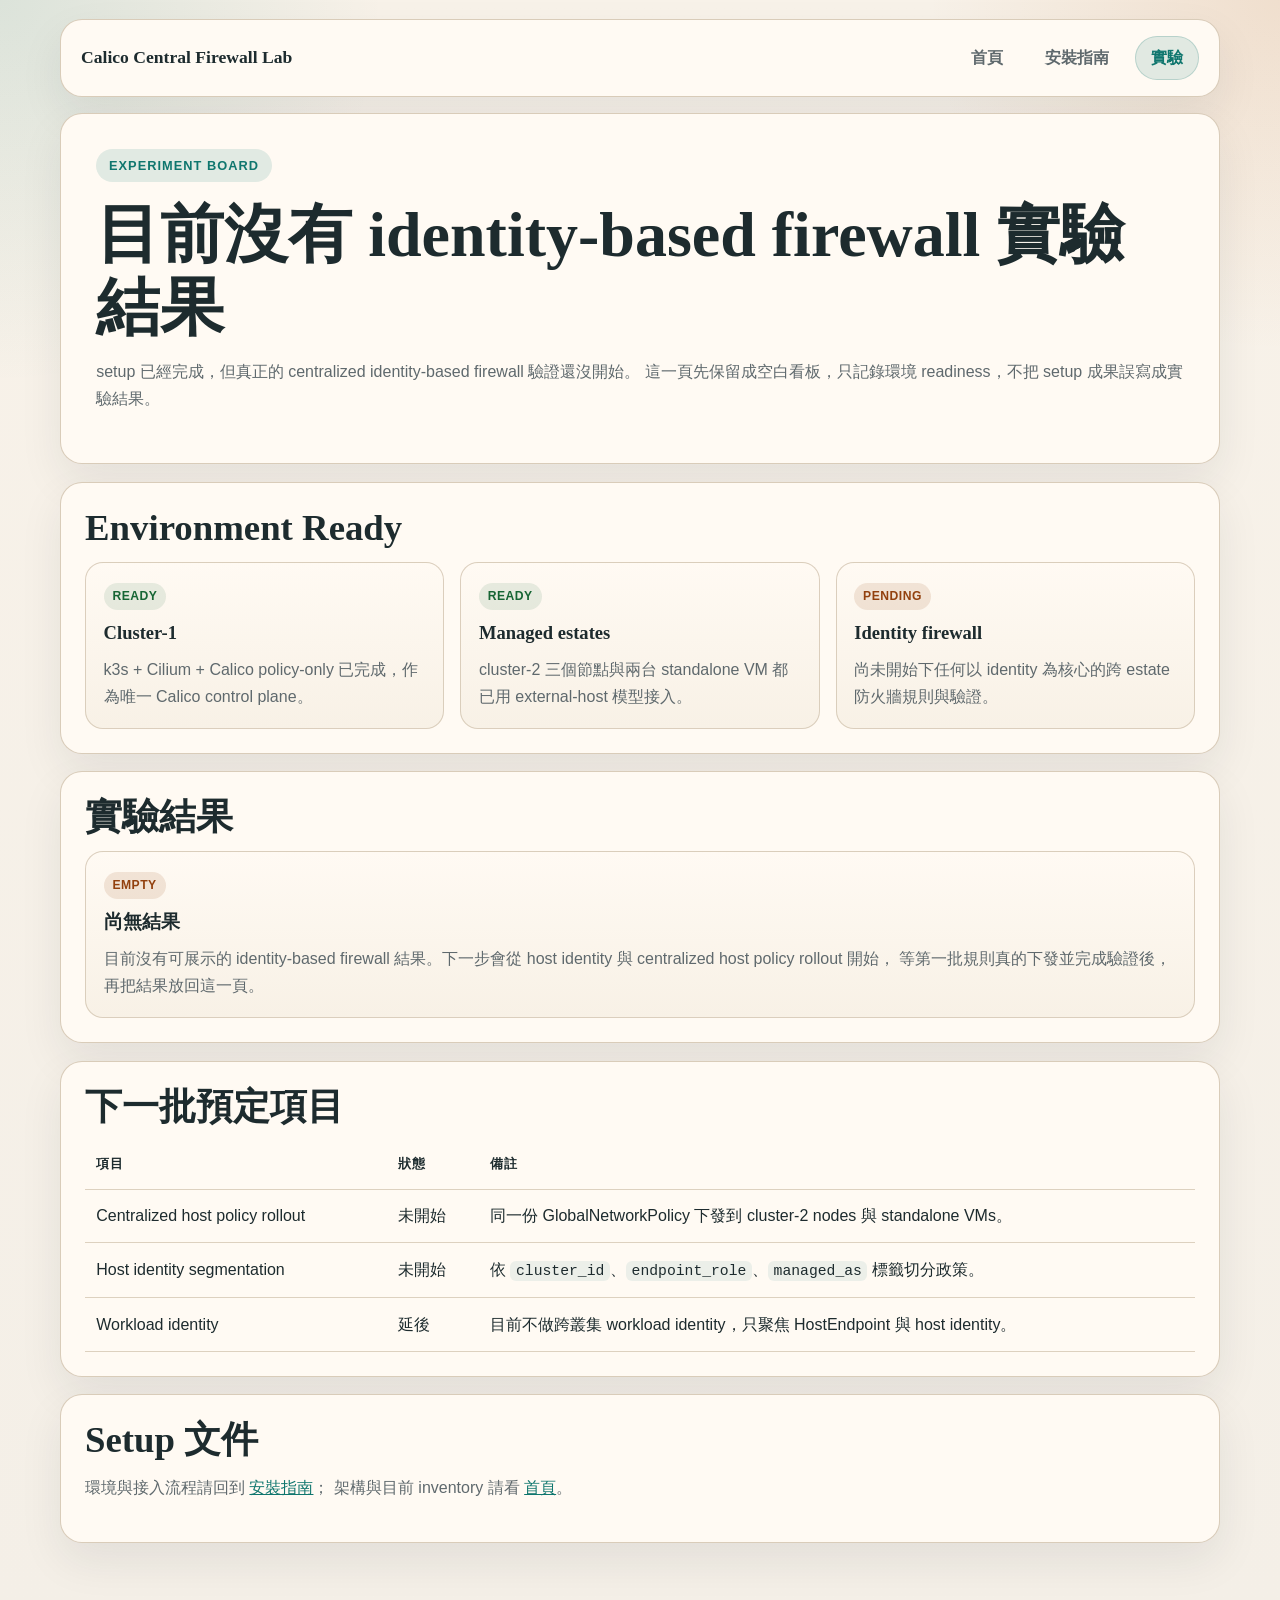
==== docs/experiments.html @ 4bc7f987 "Add cluster-2 external-host onboarding lab" ====
<!DOCTYPE html>
<html lang="zh-Hant">
<head>
  <meta charset="utf-8">
  <meta name="viewport" content="width=device-width, initial-scale=1">
  <title>實驗 | Calico Central Firewall Lab</title>
  <link rel="stylesheet" href="./assets/site.css">
</head>
<body>
  <main class="shell">
    <header class="topbar">
      <div class="brand">Calico Central Firewall Lab</div>
      <nav class="tabs" aria-label="Primary">
        <a class="tab" href="./index.html">首頁</a>
        <a class="tab" href="./install.html">安裝指南</a>
        <a class="tab active" href="./experiments.html">實驗</a>
      </nav>
    </header>

    <section class="hero">
      <span class="eyebrow">Experiment Board</span>
      <h1>目前沒有 identity-based firewall 實驗結果</h1>
      <p>
        setup 已經完成，但真正的 centralized identity-based firewall 驗證還沒開始。
        這一頁先保留成空白看板，只記錄環境 readiness，不把 setup 成果誤寫成實驗結果。
      </p>
    </section>

    <section class="section">
      <h2>Environment Ready</h2>
      <div class="grid three">
        <article class="card">
          <span class="status ok">Ready</span>
          <h3>Cluster-1</h3>
          <p>k3s + Cilium + Calico policy-only 已完成，作為唯一 Calico control plane。</p>
        </article>
        <article class="card">
          <span class="status ok">Ready</span>
          <h3>Managed estates</h3>
          <p>cluster-2 三個節點與兩台 standalone VM 都已用 external-host 模型接入。</p>
        </article>
        <article class="card">
          <span class="status warn">Pending</span>
          <h3>Identity firewall</h3>
          <p>尚未開始下任何以 identity 為核心的跨 estate 防火牆規則與驗證。</p>
        </article>
      </div>
    </section>

    <section class="section">
      <h2>實驗結果</h2>
      <div class="card">
        <span class="status warn">Empty</span>
        <h3>尚無結果</h3>
        <p>
          目前沒有可展示的 identity-based firewall 結果。下一步會從 host identity 與 centralized host policy rollout 開始，
          等第一批規則真的下發並完成驗證後，再把結果放回這一頁。
        </p>
      </div>
    </section>

    <section class="section">
      <h2>下一批預定項目</h2>
      <table>
        <thead>
          <tr>
            <th>項目</th>
            <th>狀態</th>
            <th>備註</th>
          </tr>
        </thead>
        <tbody>
          <tr>
            <td>Centralized host policy rollout</td>
            <td>未開始</td>
            <td>同一份 GlobalNetworkPolicy 下發到 cluster-2 nodes 與 standalone VMs。</td>
          </tr>
          <tr>
            <td>Host identity segmentation</td>
            <td>未開始</td>
            <td>依 <code>cluster_id</code>、<code>endpoint_role</code>、<code>managed_as</code> 標籤切分政策。</td>
          </tr>
          <tr>
            <td>Workload identity</td>
            <td>延後</td>
            <td>目前不做跨叢集 workload identity，只聚焦 HostEndpoint 與 host identity。</td>
          </tr>
        </tbody>
      </table>
    </section>

    <section class="footer">
      <h2>Setup 文件</h2>
      <p>
        環境與接入流程請回到 <a href="./install.html">安裝指南</a>；
        架構與目前 inventory 請看 <a href="./index.html">首頁</a>。
      </p>
    </section>
  </main>
</body>
</html>
---- docs/assets/site.css ----
:root {
  --bg: #f4efe7;
  --panel: #fffaf3;
  --panel-alt: #f7efe2;
  --ink: #1d2b2e;
  --muted: #5f696d;
  --line: #d7cab7;
  --accent: #0f766e;
  --accent-soft: rgba(15, 118, 110, 0.12);
  --accent-2: #b45309;
  --ok: #166534;
  --warn: #92400e;
  --shadow: 0 18px 44px rgba(29, 43, 46, 0.08);
  --radius: 22px;
  --serif: "Noto Serif TC", "PMingLiU", Georgia, serif;
  --sans: "Noto Sans TC", "PingFang TC", "Microsoft JhengHei", sans-serif;
  --mono: "SFMono-Regular", Consolas, "Liberation Mono", Menlo, monospace;
}

* {
  box-sizing: border-box;
}

body {
  margin: 0;
  color: var(--ink);
  background:
    radial-gradient(circle at top right, rgba(180, 83, 9, 0.12), transparent 22rem),
    radial-gradient(circle at top left, rgba(15, 118, 110, 0.12), transparent 24rem),
    linear-gradient(180deg, #f8f2e9 0%, var(--bg) 100%);
  font: 16px/1.7 var(--sans);
}

a {
  color: var(--accent);
}

code {
  font-family: var(--mono);
  background: rgba(15, 118, 110, 0.08);
  border-radius: 6px;
  padding: 0.12rem 0.35rem;
  color: var(--ink);
  font-size: 0.92em;
}

pre {
  margin: 0;
  white-space: pre-wrap;
  word-break: break-word;
  font-family: var(--mono);
  line-height: 1.55;
}

.shell {
  width: min(1160px, calc(100vw - 2rem));
  margin: 0 auto;
  padding: 1.2rem 0 4rem;
}

.topbar,
.hero,
.section,
.footer {
  background: var(--panel);
  border: 1px solid rgba(215, 202, 183, 0.95);
  border-radius: var(--radius);
  box-shadow: var(--shadow);
}

.topbar {
  display: flex;
  align-items: center;
  justify-content: space-between;
  gap: 1rem;
  padding: 1rem 1.25rem;
}

.brand {
  font-family: var(--serif);
  font-size: 1.1rem;
  font-weight: 700;
  color: var(--ink);
}

.tabs {
  display: flex;
  flex-wrap: wrap;
  gap: 0.6rem;
}

.tab {
  display: inline-flex;
  align-items: center;
  justify-content: center;
  min-height: 2.4rem;
  padding: 0.45rem 0.95rem;
  border-radius: 999px;
  color: var(--muted);
  text-decoration: none;
  border: 1px solid transparent;
  font-weight: 700;
}

.tab.active {
  color: var(--accent);
  background: var(--accent-soft);
  border-color: rgba(15, 118, 110, 0.2);
}

.hero {
  margin-top: 1rem;
  padding: 2.2rem;
}

.eyebrow {
  display: inline-flex;
  align-items: center;
  gap: 0.5rem;
  padding: 0.35rem 0.8rem;
  border-radius: 999px;
  background: var(--accent-soft);
  color: var(--accent);
  font-size: 0.8rem;
  font-weight: 700;
  letter-spacing: 0.08em;
  text-transform: uppercase;
}

h1,
h2,
h3 {
  margin: 0 0 0.8rem;
  line-height: 1.15;
  font-family: var(--serif);
}

h1 {
  margin-top: 1rem;
  font-size: clamp(2.2rem, 5vw, 4rem);
}

h2 {
  font-size: clamp(1.65rem, 3vw, 2.3rem);
}

h3 {
  font-size: 1.16rem;
}

p {
  margin: 0 0 1rem;
  color: var(--muted);
}

.section,
.footer {
  margin-top: 1.1rem;
  padding: 1.5rem;
}

.grid {
  display: grid;
  gap: 1rem;
}

.grid.two {
  grid-template-columns: repeat(auto-fit, minmax(300px, 1fr));
}

.grid.three {
  grid-template-columns: repeat(auto-fit, minmax(220px, 1fr));
}

.grid.four {
  grid-template-columns: repeat(auto-fit, minmax(200px, 1fr));
}

.card {
  border: 1px solid rgba(215, 202, 183, 0.9);
  border-radius: 18px;
  background: linear-gradient(180deg, #fffaf3 0%, #f8f1e6 100%);
  padding: 1.1rem;
}

.metric {
  font-size: 2rem;
  line-height: 1;
  font-family: var(--serif);
  color: var(--ink);
}

.metric-label {
  margin-top: 0.45rem;
  color: var(--muted);
  font-weight: 700;
}

.status {
  display: inline-block;
  padding: 0.2rem 0.55rem;
  border-radius: 999px;
  font-size: 0.76rem;
  font-weight: 700;
  letter-spacing: 0.04em;
  text-transform: uppercase;
  margin-bottom: 0.75rem;
}

.status.ok {
  color: var(--ok);
  background: rgba(22, 101, 52, 0.1);
}

.status.warn {
  color: var(--warn);
  background: rgba(146, 64, 14, 0.12);
}

.code {
  padding: 1rem;
  border-radius: 18px;
  border: 1px solid var(--line);
  background: #f7f0e5;
  overflow-x: auto;
}

.note {
  padding: 1rem 1.1rem;
  border-radius: 16px;
  background: rgba(180, 83, 9, 0.08);
  border: 1px solid rgba(180, 83, 9, 0.16);
}

.note p:last-child,
.card p:last-child {
  margin-bottom: 0;
}

table {
  width: 100%;
  border-collapse: collapse;
  margin-top: 0.6rem;
}

th,
td {
  text-align: left;
  vertical-align: top;
  padding: 0.8rem 0.7rem;
  border-bottom: 1px solid rgba(215, 202, 183, 0.85);
}

th {
  text-transform: uppercase;
  letter-spacing: 0.05em;
  font-size: 0.82rem;
}

ul {
  margin: 0.45rem 0 0;
  padding-left: 1.15rem;
  color: var(--muted);
}

li + li {
  margin-top: 0.35rem;
}

.diagram {
  margin-top: 1rem;
  border: 1px solid rgba(215, 202, 183, 0.95);
  border-radius: 18px;
  background: linear-gradient(180deg, #fffaf3 0%, #f5ede1 100%);
  overflow: hidden;
}

.diagram svg {
  display: block;
  width: 100%;
  height: auto;
}

.stack {
  display: flex;
  flex-direction: column;
  gap: 1rem;
}

.links a {
  display: block;
  margin-top: 0.55rem;
  font-weight: 700;
  text-decoration: none;
}

.muted {
  color: var(--muted);
}

@media (max-width: 760px) {
  .topbar,
  .hero,
  .section,
  .footer {
    padding: 1.15rem;
  }

  .topbar {
    align-items: flex-start;
    flex-direction: column;
  }
}
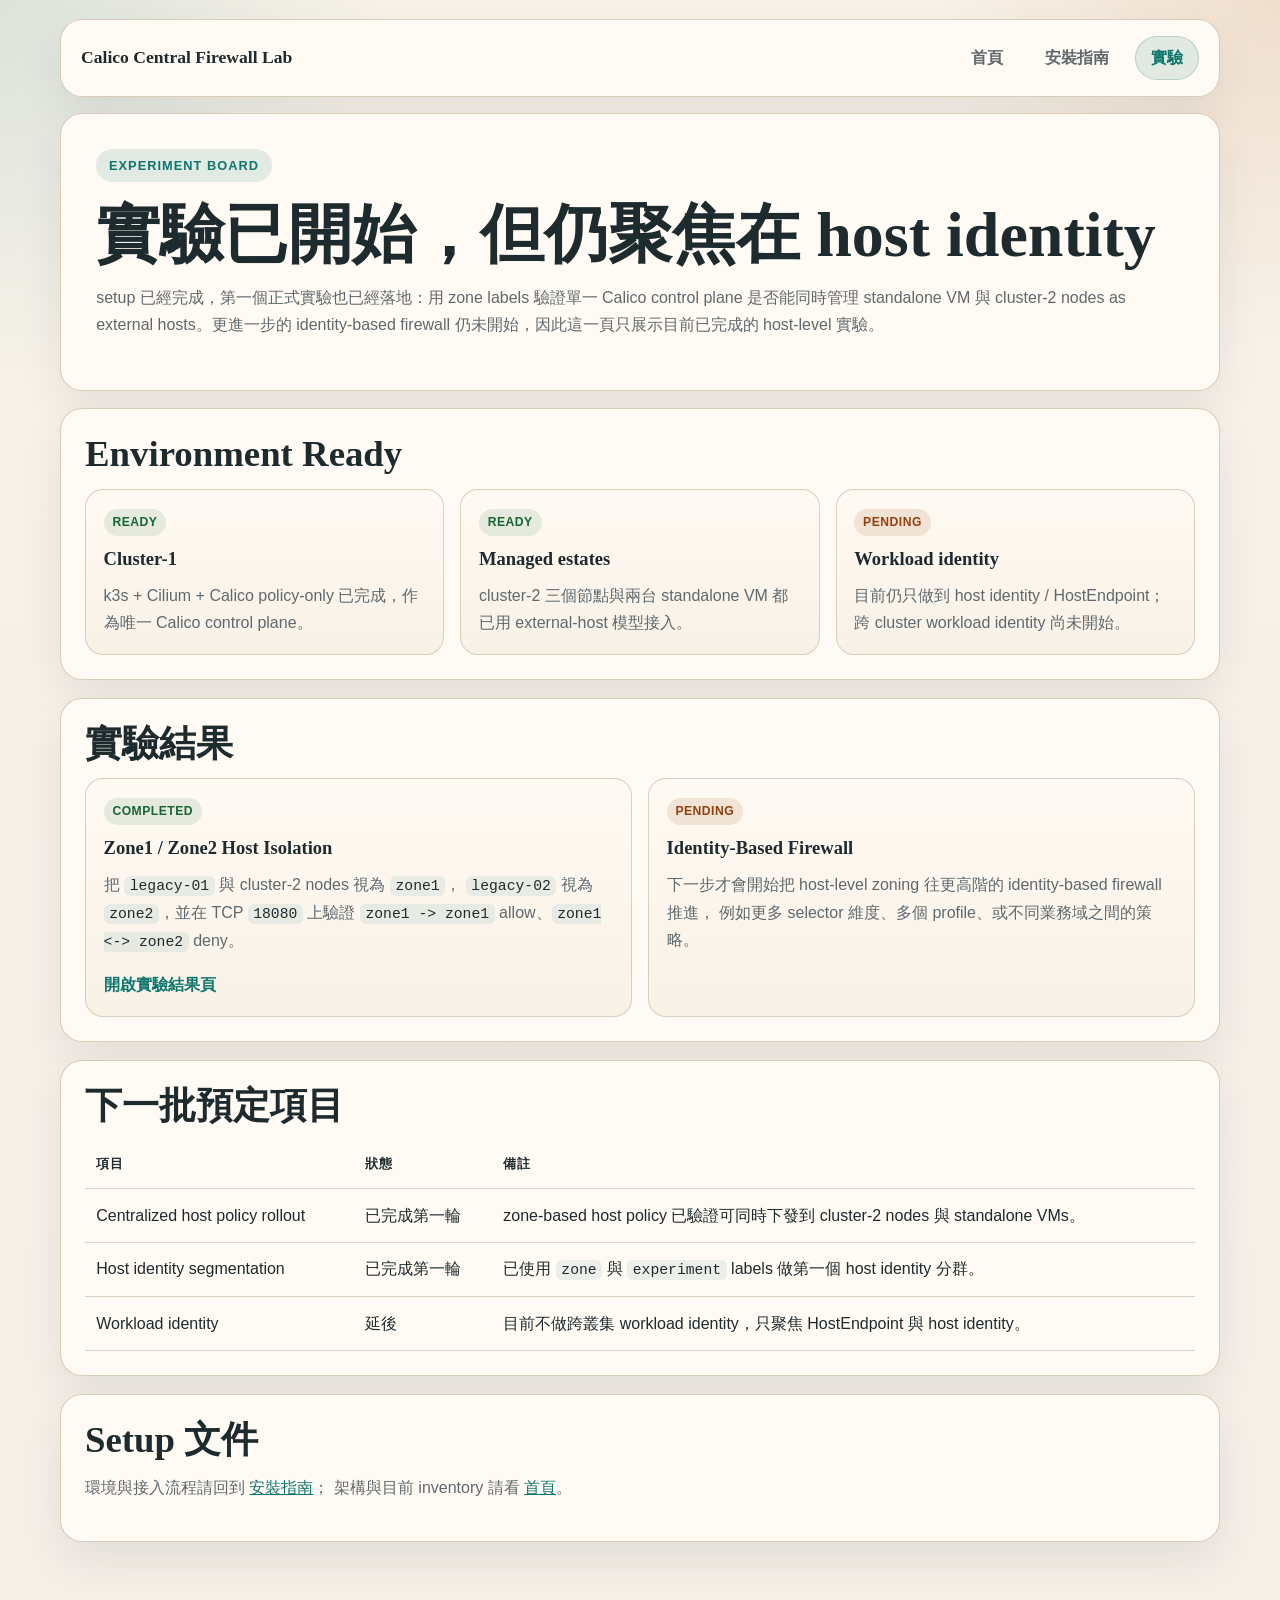
==== commit 9232aca9: "Add zone-based host isolation experiment" ====
--- a/docs/experiments.html
+++ b/docs/experiments.html
@@ -19,10 +19,11 @@
 
     <section class="hero">
       <span class="eyebrow">Experiment Board</span>
-      <h1>目前沒有 identity-based firewall 實驗結果</h1>
+      <h1>實驗已開始，但仍聚焦在 host identity</h1>
       <p>
-        setup 已經完成，但真正的 centralized identity-based firewall 驗證還沒開始。
-        這一頁先保留成空白看板，只記錄環境 readiness，不把 setup 成果誤寫成實驗結果。
+        setup 已經完成，第一個正式實驗也已經落地：用 zone labels 驗證單一 Calico control plane
+        是否能同時管理 standalone VM 與 cluster-2 nodes as external hosts。更進一步的
+        identity-based firewall 仍未開始，因此這一頁只展示目前已完成的 host-level 實驗。
       </p>
     </section>
 
@@ -41,21 +42,33 @@
         </article>
         <article class="card">
           <span class="status warn">Pending</span>
-          <h3>Identity firewall</h3>
-          <p>尚未開始下任何以 identity 為核心的跨 estate 防火牆規則與驗證。</p>
+          <h3>Workload identity</h3>
+          <p>目前仍只做到 host identity / HostEndpoint；跨 cluster workload identity 尚未開始。</p>
         </article>
       </div>
     </section>
 
     <section class="section">
       <h2>實驗結果</h2>
-      <div class="card">
-        <span class="status warn">Empty</span>
-        <h3>尚無結果</h3>
-        <p>
-          目前沒有可展示的 identity-based firewall 結果。下一步會從 host identity 與 centralized host policy rollout 開始，
-          等第一批規則真的下發並完成驗證後，再把結果放回這一頁。
-        </p>
+      <div class="grid two">
+        <article class="card links">
+          <span class="status ok">Completed</span>
+          <h3>Zone1 / Zone2 Host Isolation</h3>
+          <p>
+            把 <code>legacy-01</code> 與 cluster-2 nodes 視為 <code>zone1</code>，
+            <code>legacy-02</code> 視為 <code>zone2</code>，並在 TCP <code>18080</code> 上驗證
+            <code>zone1 -> zone1</code> allow、<code>zone1 <-> zone2</code> deny。
+          </p>
+          <a href="./experiments/zone-isolation.html">開啟實驗結果頁</a>
+        </article>
+        <article class="card">
+          <span class="status warn">Pending</span>
+          <h3>Identity-Based Firewall</h3>
+          <p>
+            下一步才會開始把 host-level zoning 往更高階的 identity-based firewall 推進，
+            例如更多 selector 維度、多個 profile、或不同業務域之間的策略。
+          </p>
+        </article>
       </div>
     </section>
 
@@ -72,13 +85,13 @@
         <tbody>
           <tr>
             <td>Centralized host policy rollout</td>
-            <td>未開始</td>
-            <td>同一份 GlobalNetworkPolicy 下發到 cluster-2 nodes 與 standalone VMs。</td>
+            <td>已完成第一輪</td>
+            <td>zone-based host policy 已驗證可同時下發到 cluster-2 nodes 與 standalone VMs。</td>
           </tr>
           <tr>
             <td>Host identity segmentation</td>
-            <td>未開始</td>
-            <td>依 <code>cluster_id</code>、<code>endpoint_role</code>、<code>managed_as</code> 標籤切分政策。</td>
+            <td>已完成第一輪</td>
+            <td>已使用 <code>zone</code> 與 <code>experiment</code> labels 做第一個 host identity 分群。</td>
           </tr>
           <tr>
             <td>Workload identity</td>
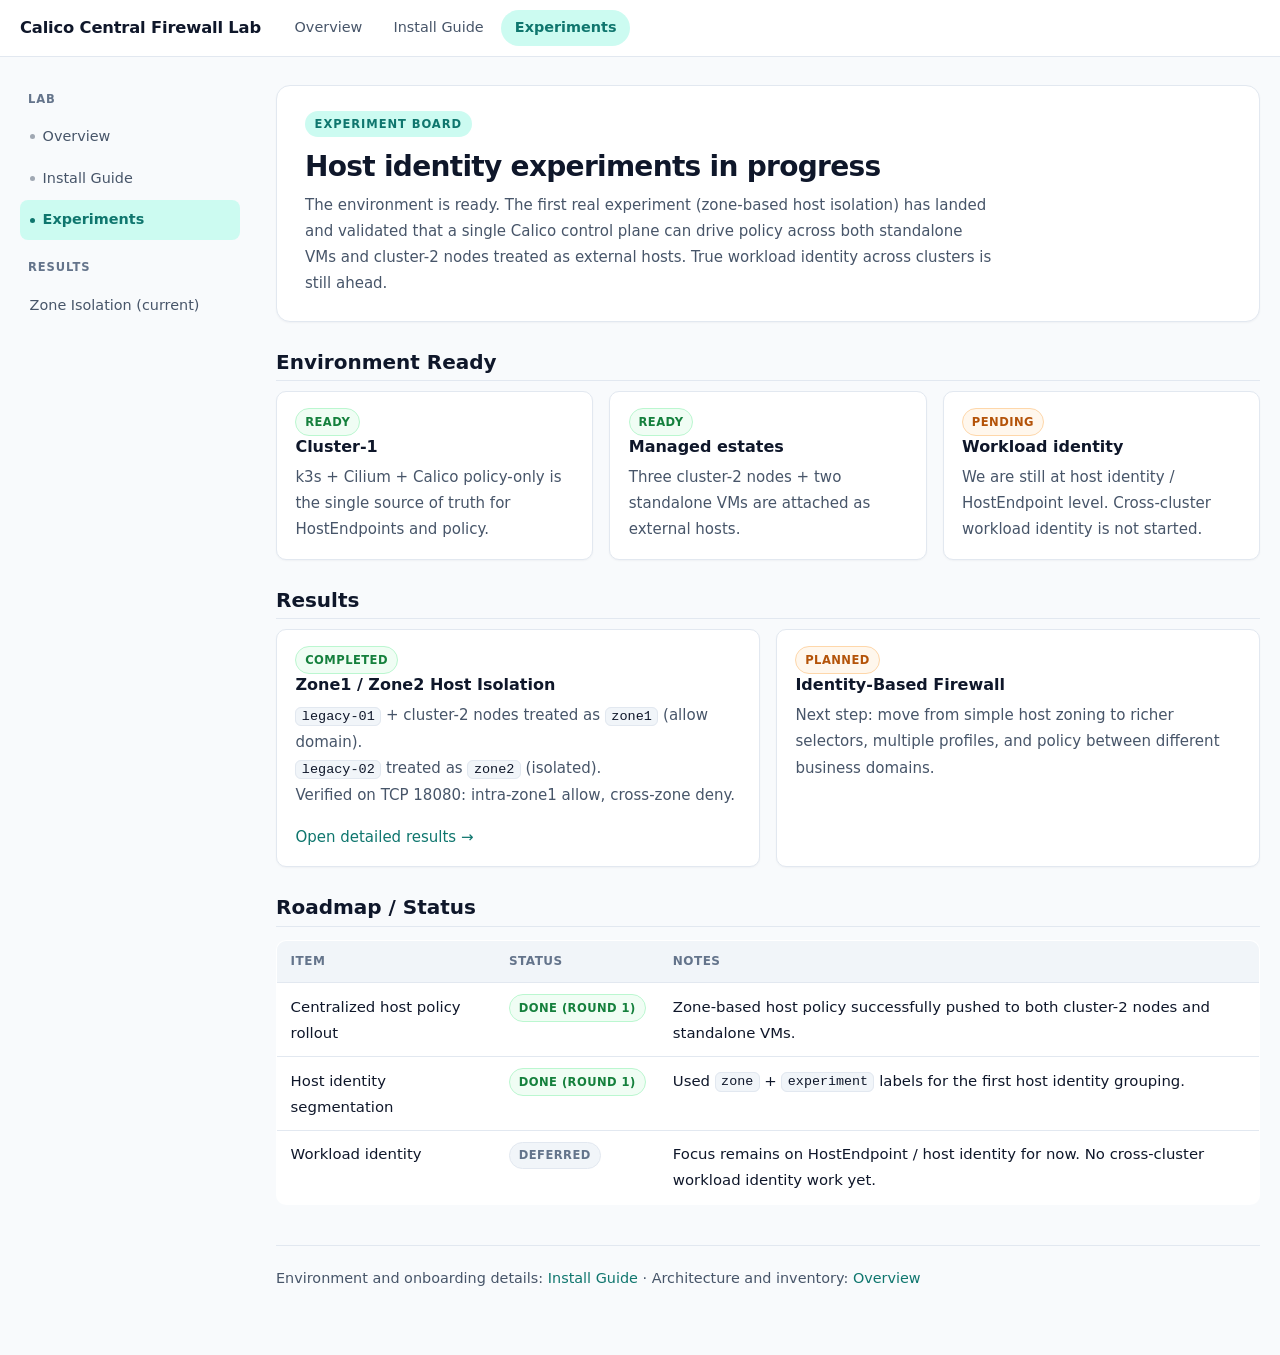
==== commit 3e165d4b: "refactor(docs): complete frontend UI/UX redesign for engineer readability - Modern slate + teal tech" ====
--- a/docs/experiments.html
+++ b/docs/experiments.html
@@ -3,112 +3,151 @@
 <head>
   <meta charset="utf-8">
   <meta name="viewport" content="width=device-width, initial-scale=1">
-  <title>實驗 | Calico Central Firewall Lab</title>
+  <title>Experiments · Calico Central Firewall Lab</title>
   <link rel="stylesheet" href="./assets/site.css">
 </head>
 <body>
-  <main class="shell">
-    <header class="topbar">
-      <div class="brand">Calico Central Firewall Lab</div>
-      <nav class="tabs" aria-label="Primary">
-        <a class="tab" href="./index.html">首頁</a>
-        <a class="tab" href="./install.html">安裝指南</a>
-        <a class="tab active" href="./experiments.html">實驗</a>
+  <header class="topnav">
+    <div class="topnav-inner">
+      <a class="brand" href="./index.html">Calico Central Firewall Lab</a>
+      <nav class="topnav-links" aria-label="Primary">
+        <a href="./index.html">Overview</a>
+        <a href="./install.html">Install Guide</a>
+        <a href="./experiments.html" class="active">Experiments</a>
       </nav>
-    </header>
+      <div class="topnav-actions">
+        <!-- GitHub link can be added here when the repo is public -->
+      </div>
+    </div>
+  </header>
 
-    <section class="hero">
-      <span class="eyebrow">Experiment Board</span>
-      <h1>實驗已開始，但仍聚焦在 host identity</h1>
-      <p>
-        setup 已經完成，第一個正式實驗也已經落地：用 zone labels 驗證單一 Calico control plane
-        是否能同時管理 standalone VM 與 cluster-2 nodes as external hosts。更進一步的
-        identity-based firewall 仍未開始，因此這一頁只展示目前已完成的 host-level 實驗。
-      </p>
-    </section>
+  <div class="page">
+    <aside class="sidebar" aria-label="Experiments navigation">
+      <div class="sidebar-title">Lab</div>
+      <nav>
+        <a href="./index.html"><span class="dot"></span> Overview</a>
+        <a href="./install.html"><span class="dot"></span> Install Guide</a>
+        <a href="./experiments.html" class="active"><span class="dot"></span> Experiments</a>
+      </nav>
 
-    <section class="section">
-      <h2>Environment Ready</h2>
-      <div class="grid three">
-        <article class="card">
-          <span class="status ok">Ready</span>
-          <h3>Cluster-1</h3>
-          <p>k3s + Cilium + Calico policy-only 已完成，作為唯一 Calico control plane。</p>
-        </article>
-        <article class="card">
-          <span class="status ok">Ready</span>
-          <h3>Managed estates</h3>
-          <p>cluster-2 三個節點與兩台 standalone VM 都已用 external-host 模型接入。</p>
-        </article>
-        <article class="card">
-          <span class="status warn">Pending</span>
-          <h3>Workload identity</h3>
-          <p>目前仍只做到 host identity / HostEndpoint；跨 cluster workload identity 尚未開始。</p>
-        </article>
+      <div class="sidebar-title" style="margin-top:1.1rem">Results</div>
+      <nav>
+        <a href="./experiments/zone-isolation.html">Zone Isolation (current)</a>
+      </nav>
+    </aside>
+
+    <main class="main">
+      <div class="hero">
+        <span class="eyebrow">Experiment Board</span>
+        <h1>Host identity experiments in progress</h1>
+        <p>
+          The environment is ready. The first real experiment (zone-based host isolation) has landed and validated
+          that a single Calico control plane can drive policy across both standalone VMs and cluster-2 nodes treated
+          as external hosts. True workload identity across clusters is still ahead.
+        </p>
       </div>
-    </section>
 
-    <section class="section">
-      <h2>實驗結果</h2>
-      <div class="grid two">
-        <article class="card links">
-          <span class="status ok">Completed</span>
-          <h3>Zone1 / Zone2 Host Isolation</h3>
-          <p>
-            把 <code>legacy-01</code> 與 cluster-2 nodes 視為 <code>zone1</code>，
-            <code>legacy-02</code> 視為 <code>zone2</code>，並在 TCP <code>18080</code> 上驗證
-            <code>zone1 -> zone1</code> allow、<code>zone1 <-> zone2</code> deny。
-          </p>
-          <a href="./experiments/zone-isolation.html">開啟實驗結果頁</a>
-        </article>
-        <article class="card">
-          <span class="status warn">Pending</span>
-          <h3>Identity-Based Firewall</h3>
-          <p>
-            下一步才會開始把 host-level zoning 往更高階的 identity-based firewall 推進，
-            例如更多 selector 維度、多個 profile、或不同業務域之間的策略。
-          </p>
-        </article>
-      </div>
-    </section>
+      <section class="section">
+        <h2>Environment Ready</h2>
+        <div class="grid three">
+          <div class="card">
+            <span class="status ok">Ready</span>
+            <h3>Cluster-1</h3>
+            <p>k3s + Cilium + Calico policy-only is the single source of truth for HostEndpoints and policy.</p>
+          </div>
+          <div class="card">
+            <span class="status ok">Ready</span>
+            <h3>Managed estates</h3>
+            <p>Three cluster-2 nodes + two standalone VMs are attached as external hosts.</p>
+          </div>
+          <div class="card">
+            <span class="status warn">Pending</span>
+            <h3>Workload identity</h3>
+            <p>We are still at host identity / HostEndpoint level. Cross-cluster workload identity is not started.</p>
+          </div>
+        </div>
+      </section>
 
-    <section class="section">
-      <h2>下一批預定項目</h2>
-      <table>
-        <thead>
-          <tr>
-            <th>項目</th>
-            <th>狀態</th>
-            <th>備註</th>
-          </tr>
-        </thead>
-        <tbody>
-          <tr>
-            <td>Centralized host policy rollout</td>
-            <td>已完成第一輪</td>
-            <td>zone-based host policy 已驗證可同時下發到 cluster-2 nodes 與 standalone VMs。</td>
-          </tr>
-          <tr>
-            <td>Host identity segmentation</td>
-            <td>已完成第一輪</td>
-            <td>已使用 <code>zone</code> 與 <code>experiment</code> labels 做第一個 host identity 分群。</td>
-          </tr>
-          <tr>
-            <td>Workload identity</td>
-            <td>延後</td>
-            <td>目前不做跨叢集 workload identity，只聚焦 HostEndpoint 與 host identity。</td>
-          </tr>
-        </tbody>
-      </table>
-    </section>
+      <section class="section">
+        <h2>Results</h2>
+        <div class="grid two">
+          <div class="card">
+            <span class="status ok">Completed</span>
+            <h3>Zone1 / Zone2 Host Isolation</h3>
+            <p>
+              <code>legacy-01</code> + cluster-2 nodes treated as <code>zone1</code> (allow domain).<br>
+              <code>legacy-02</code> treated as <code>zone2</code> (isolated).<br>
+              Verified on TCP 18080: intra-zone1 allow, cross-zone deny.
+            </p>
+            <a href="./experiments/zone-isolation.html">Open detailed results →</a>
+          </div>
+          <div class="card">
+            <span class="status warn">Planned</span>
+            <h3>Identity-Based Firewall</h3>
+            <p>
+              Next step: move from simple host zoning to richer selectors, multiple profiles,
+              and policy between different business domains.
+            </p>
+          </div>
+        </div>
+      </section>
 
-    <section class="footer">
-      <h2>Setup 文件</h2>
-      <p>
-        環境與接入流程請回到 <a href="./install.html">安裝指南</a>；
-        架構與目前 inventory 請看 <a href="./index.html">首頁</a>。
-      </p>
-    </section>
-  </main>
+      <section class="section">
+        <h2>Roadmap / Status</h2>
+        <table>
+          <thead>
+            <tr>
+              <th>Item</th>
+              <th>Status</th>
+              <th>Notes</th>
+            </tr>
+          </thead>
+          <tbody>
+            <tr>
+              <td>Centralized host policy rollout</td>
+              <td><span class="badge success">Done (round 1)</span></td>
+              <td>Zone-based host policy successfully pushed to both cluster-2 nodes and standalone VMs.</td>
+            </tr>
+            <tr>
+              <td>Host identity segmentation</td>
+              <td><span class="badge success">Done (round 1)</span></td>
+              <td>Used <code>zone</code> + <code>experiment</code> labels for the first host identity grouping.</td>
+            </tr>
+            <tr>
+              <td>Workload identity</td>
+              <td><span class="badge pending">Deferred</span></td>
+              <td>Focus remains on HostEndpoint / host identity for now. No cross-cluster workload identity work yet.</td>
+            </tr>
+          </tbody>
+        </table>
+      </section>
+
+      <section class="footer">
+        <p>
+          Environment and onboarding details: <a href="./install.html">Install Guide</a> ·
+          Architecture and inventory: <a href="./index.html">Overview</a>
+        </p>
+      </section>
+    </main>
+  </div>
+
+  <script>
+    (function() {
+      document.querySelectorAll('pre').forEach(function(pre) {
+        var btn = document.createElement('button');
+        btn.className = 'copy-btn';
+        btn.textContent = 'copy';
+        btn.addEventListener('click', function() {
+          var text = pre.innerText || pre.textContent;
+          navigator.clipboard.writeText(text.trim()).then(function() {
+            var orig = btn.textContent;
+            btn.textContent = 'copied';
+            setTimeout(function(){ btn.textContent = orig; }, 1400);
+          });
+        });
+        pre.appendChild(btn);
+      });
+    })();
+  </script>
 </body>
 </html>
--- a/docs/assets/site.css
+++ b/docs/assets/site.css
@@ -1,313 +1,589 @@
+/* Calico Central Firewall Lab — Engineer-first redesign
+   Clean, high-readability technical documentation theme.
+   Light slate + teal accent. Excellent code blocks. Minimal chrome.
+*/
+
 :root {
-  --bg: #f4efe7;
-  --panel: #fffaf3;
-  --panel-alt: #f7efe2;
-  --ink: #1d2b2e;
-  --muted: #5f696d;
-  --line: #d7cab7;
+  --bg: #f8fafc;
+  --surface: #ffffff;
+  --surface-2: #f1f5f9;
+  --surface-3: #e2e8f0;
+  --ink: #0f172a;
+  --ink-2: #1e293b;
+  --muted: #475569;
+  --muted-2: #64748b;
+  --border: #e2e8f0;
+  --border-strong: #cbd5e1;
   --accent: #0f766e;
-  --accent-soft: rgba(15, 118, 110, 0.12);
-  --accent-2: #b45309;
-  --ok: #166534;
-  --warn: #92400e;
-  --shadow: 0 18px 44px rgba(29, 43, 46, 0.08);
-  --radius: 22px;
-  --serif: "Noto Serif TC", "PMingLiU", Georgia, serif;
-  --sans: "Noto Sans TC", "PingFang TC", "Microsoft JhengHei", sans-serif;
-  --mono: "SFMono-Regular", Consolas, "Liberation Mono", Menlo, monospace;
-}
-
-* {
-  box-sizing: border-box;
+  --accent-2: #115e59;
+  --accent-soft: #ccfbf1;
+  --accent-soft-2: rgba(15, 118, 110, 0.08);
+  --success: #15803d;
+  --success-soft: #f0fdf4;
+  --warn: #b45309;
+  --warn-soft: #fff7ed;
+  --danger: #b91c1c;
+  --code-bg: #0f172a;
+  --code-fg: #e2e8f0;
+  --code-border: #1e293b;
+  --radius: 10px;
+  --radius-lg: 14px;
+  --shadow-sm: 0 1px 2px rgba(15, 23, 42, 0.04);
+  --shadow: 0 4px 12px -2px rgb(15 23 42 / 0.08), 0 2px 4px -2px rgb(15 23 42 / 0.04);
+  --sans: ui-sans-serif, system-ui, -apple-system, BlinkMacSystemFont, "Segoe UI", Roboto,
+          "Helvetica Neue", "Noto Sans TC", "PingFang TC", "Microsoft JhengHei", Arial, sans-serif;
+  --mono: ui-monospace, SFMono-Regular, Menlo, Monaco, Consolas, "Liberation Mono",
+          "Courier New", monospace;
+  --max-content: 860px;
+}
+
+* { box-sizing: border-box; }
+
+html, body {
+  margin: 0;
+  padding: 0;
 }
 
 body {
-  margin: 0;
-  color: var(--ink);
-  background:
-    radial-gradient(circle at top right, rgba(180, 83, 9, 0.12), transparent 22rem),
-    radial-gradient(circle at top left, rgba(15, 118, 110, 0.12), transparent 24rem),
-    linear-gradient(180deg, #f8f2e9 0%, var(--bg) 100%);
-  font: 16px/1.7 var(--sans);
-}
-
+  font: 15px / 1.75 var(--sans);
+  color: var(--ink);
+  background: var(--bg);
+  -webkit-font-smoothing: antialiased;
+  -moz-osx-font-smoothing: grayscale;
+}
+
+/* Links */
 a {
   color: var(--accent);
-}
-
-code {
-  font-family: var(--mono);
-  background: rgba(15, 118, 110, 0.08);
-  border-radius: 6px;
-  padding: 0.12rem 0.35rem;
-  color: var(--ink);
-  font-size: 0.92em;
-}
-
-pre {
-  margin: 0;
-  white-space: pre-wrap;
-  word-break: break-word;
-  font-family: var(--mono);
-  line-height: 1.55;
-}
-
-.shell {
-  width: min(1160px, calc(100vw - 2rem));
-  margin: 0 auto;
-  padding: 1.2rem 0 4rem;
-}
-
-.topbar,
-.hero,
-.section,
-.footer {
-  background: var(--panel);
-  border: 1px solid rgba(215, 202, 183, 0.95);
-  border-radius: var(--radius);
-  box-shadow: var(--shadow);
-}
-
-.topbar {
-  display: flex;
-  align-items: center;
-  justify-content: space-between;
-  gap: 1rem;
-  padding: 1rem 1.25rem;
-}
-
-.brand {
-  font-family: var(--serif);
-  font-size: 1.1rem;
-  font-weight: 700;
-  color: var(--ink);
-}
-
-.tabs {
-  display: flex;
-  flex-wrap: wrap;
-  gap: 0.6rem;
-}
-
-.tab {
-  display: inline-flex;
-  align-items: center;
-  justify-content: center;
-  min-height: 2.4rem;
-  padding: 0.45rem 0.95rem;
-  border-radius: 999px;
-  color: var(--muted);
   text-decoration: none;
-  border: 1px solid transparent;
-  font-weight: 700;
-}
-
-.tab.active {
-  color: var(--accent);
-  background: var(--accent-soft);
-  border-color: rgba(15, 118, 110, 0.2);
-}
-
-.hero {
-  margin-top: 1rem;
-  padding: 2.2rem;
-}
-
-.eyebrow {
-  display: inline-flex;
-  align-items: center;
-  gap: 0.5rem;
-  padding: 0.35rem 0.8rem;
-  border-radius: 999px;
-  background: var(--accent-soft);
-  color: var(--accent);
-  font-size: 0.8rem;
-  font-weight: 700;
-  letter-spacing: 0.08em;
-  text-transform: uppercase;
-}
-
-h1,
-h2,
-h3 {
-  margin: 0 0 0.8rem;
-  line-height: 1.15;
-  font-family: var(--serif);
-}
-
-h1 {
-  margin-top: 1rem;
-  font-size: clamp(2.2rem, 5vw, 4rem);
-}
-
-h2 {
-  font-size: clamp(1.65rem, 3vw, 2.3rem);
-}
-
-h3 {
-  font-size: 1.16rem;
-}
+}
+a:hover { text-decoration: underline; }
+a:focus-visible {
+  outline: 2px solid var(--accent);
+  outline-offset: 2px;
+  border-radius: 4px;
+}
+
+/* Typography */
+h1, h2, h3, h4 {
+  font-weight: 600;
+  line-height: 1.25;
+  color: var(--ink);
+  margin: 0 0 0.6rem;
+}
+h1 { font-size: 1.85rem; letter-spacing: -0.025em; }
+h2 { font-size: 1.25rem; margin-top: 2rem; }
+h3 { font-size: 1.05rem; margin-top: 1.25rem; }
 
 p {
   margin: 0 0 1rem;
   color: var(--muted);
 }
-
-.section,
-.footer {
-  margin-top: 1.1rem;
-  padding: 1.5rem;
-}
+p:last-child { margin-bottom: 0; }
+
+strong { font-weight: 600; color: var(--ink); }
+
+code {
+  font-family: var(--mono);
+  font-size: 0.9em;
+  background: var(--surface-2);
+  color: var(--ink);
+  padding: 0.1em 0.4em;
+  border-radius: 6px;
+  border: 1px solid var(--border);
+}
+
+pre {
+  margin: 0.75rem 0;
+  padding: 1rem 1.1rem;
+  background: var(--code-bg);
+  color: var(--code-fg);
+  border-radius: var(--radius-lg);
+  border: 1px solid var(--code-border);
+  overflow-x: auto;
+  font-family: var(--mono);
+  font-size: 0.875rem;
+  line-height: 1.6;
+  box-shadow: var(--shadow-sm);
+}
+pre code {
+  background: transparent;
+  border: none;
+  padding: 0;
+  color: inherit;
+  font-size: inherit;
+}
+
+/* Layout */
+.topnav {
+  position: sticky;
+  top: 0;
+  z-index: 100;
+  background: rgba(255,255,255,0.96);
+  backdrop-filter: saturate(180%) blur(10px);
+  border-bottom: 1px solid var(--border);
+}
+.topnav-inner {
+  max-width: 1280px;
+  margin: 0 auto;
+  padding: 0 1.25rem;
+  height: 56px;
+  display: flex;
+  align-items: center;
+  gap: 1.25rem;
+}
+.brand {
+  font-weight: 700;
+  font-size: 1.02rem;
+  color: var(--ink);
+  letter-spacing: -0.01em;
+  white-space: nowrap;
+}
+.brand:hover { text-decoration: none; color: var(--accent); }
+
+.topnav-links {
+  display: flex;
+  gap: 0.25rem;
+  flex: 1;
+}
+.topnav-links a {
+  display: inline-flex;
+  align-items: center;
+  padding: 0.35rem 0.85rem;
+  font-size: 0.9rem;
+  font-weight: 500;
+  color: var(--muted);
+  border-radius: 999px;
+  transition: all 0.1s ease;
+}
+.topnav-links a:hover {
+  color: var(--ink);
+  background: var(--surface-2);
+  text-decoration: none;
+}
+.topnav-links a.active {
+  color: var(--accent);
+  background: var(--accent-soft);
+  font-weight: 600;
+}
+
+.topnav-actions {
+  display: flex;
+  align-items: center;
+  gap: 0.5rem;
+}
+.icon-btn {
+  display: inline-flex;
+  align-items: center;
+  justify-content: center;
+  width: 34px;
+  height: 34px;
+  border-radius: 8px;
+  color: var(--muted);
+  font-size: 1rem;
+  border: 1px solid transparent;
+}
+.icon-btn:hover {
+  color: var(--ink);
+  background: var(--surface-2);
+  border-color: var(--border);
+  text-decoration: none;
+}
+
+.page {
+  max-width: 1280px;
+  margin: 0 auto;
+  padding: 1.75rem 1.25rem 4rem;
+  display: grid;
+  grid-template-columns: 220px minmax(0, 1fr);
+  gap: 2.25rem;
+}
+
+@media (max-width: 980px) {
+  .page {
+    grid-template-columns: 1fr;
+    gap: 1.5rem;
+  }
+  .sidebar { display: none; } /* collapse on small; topnav is enough */
+}
+
+.sidebar {
+  position: sticky;
+  top: 70px;
+  align-self: start;
+  font-size: 0.9rem;
+  padding-top: 0.25rem;
+}
+.sidebar-title {
+  font-size: 0.72rem;
+  font-weight: 700;
+  letter-spacing: 0.08em;
+  text-transform: uppercase;
+  color: var(--muted-2);
+  margin-bottom: 0.5rem;
+  padding-left: 0.5rem;
+}
+.sidebar nav a {
+  display: flex;
+  align-items: center;
+  gap: 0.5rem;
+  padding: 0.45rem 0.6rem;
+  color: var(--muted);
+  border-radius: 8px;
+  margin-bottom: 2px;
+}
+.sidebar nav a:hover {
+  background: var(--surface-2);
+  color: var(--ink);
+  text-decoration: none;
+}
+.sidebar nav a.active {
+  background: var(--accent-soft);
+  color: var(--accent);
+  font-weight: 600;
+}
+.sidebar nav a .dot {
+  width: 5px; height: 5px;
+  border-radius: 50%;
+  background: currentColor;
+  opacity: 0.5;
+}
+.sidebar nav a.active .dot { opacity: 1; }
+
+.main {
+  min-width: 0;
+}
+
+/* Hero / intro block */
+.hero {
+  background: var(--surface);
+  border: 1px solid var(--border);
+  border-radius: var(--radius-lg);
+  padding: 1.5rem 1.75rem;
+  margin-bottom: 1.75rem;
+  box-shadow: var(--shadow-sm);
+}
+.hero h1 {
+  margin: 0.1rem 0 0.5rem;
+  font-size: 1.75rem;
+}
+.hero .eyebrow {
+  display: inline-block;
+  font-size: 0.72rem;
+  font-weight: 700;
+  letter-spacing: 0.08em;
+  text-transform: uppercase;
+  color: var(--accent);
+  background: var(--accent-soft);
+  padding: 0.2rem 0.6rem;
+  border-radius: 999px;
+  margin-bottom: 0.6rem;
+}
+.hero p { max-width: 72ch; }
+
+/* Section */
+.section {
+  margin-top: 1.75rem;
+}
+.section > h2 {
+  margin-top: 0;
+  padding-bottom: 0.35rem;
+  border-bottom: 1px solid var(--border);
+}
+
+/* Cards & grids */
+.card {
+  background: var(--surface);
+  border: 1px solid var(--border);
+  border-radius: var(--radius);
+  padding: 1rem 1.15rem;
+  box-shadow: var(--shadow-sm);
+  transition: border-color 0.1s ease, box-shadow 0.1s ease;
+}
+.card:hover {
+  border-color: var(--border-strong);
+}
+.card h3 {
+  margin: 0.1rem 0 0.4rem;
+  font-size: 1rem;
+}
+.card p { font-size: 0.94rem; }
 
 .grid {
   display: grid;
   gap: 1rem;
 }
-
-.grid.two {
-  grid-template-columns: repeat(auto-fit, minmax(300px, 1fr));
-}
-
-.grid.three {
-  grid-template-columns: repeat(auto-fit, minmax(220px, 1fr));
-}
-
-.grid.four {
-  grid-template-columns: repeat(auto-fit, minmax(200px, 1fr));
-}
-
-.card {
-  border: 1px solid rgba(215, 202, 183, 0.9);
-  border-radius: 18px;
-  background: linear-gradient(180deg, #fffaf3 0%, #f8f1e6 100%);
-  padding: 1.1rem;
-}
-
-.metric {
-  font-size: 2rem;
+.grid.two   { grid-template-columns: repeat(auto-fit, minmax(260px, 1fr)); }
+.grid.three { grid-template-columns: repeat(auto-fit, minmax(200px, 1fr)); }
+.grid.four  { grid-template-columns: repeat(auto-fit, minmax(170px, 1fr)); }
+
+.stat {
+  background: var(--surface);
+  border: 1px solid var(--border);
+  border-radius: var(--radius);
+  padding: 0.9rem 1rem;
+}
+.stat .value {
+  font-size: 1.85rem;
+  font-weight: 700;
   line-height: 1;
-  font-family: var(--serif);
-  color: var(--ink);
-}
-
-.metric-label {
-  margin-top: 0.45rem;
-  color: var(--muted);
-  font-weight: 700;
-}
-
-.status {
-  display: inline-block;
-  padding: 0.2rem 0.55rem;
-  border-radius: 999px;
-  font-size: 0.76rem;
+  color: var(--ink);
+  font-feature-settings: "tnum";
+}
+.stat .label {
+  margin-top: 0.35rem;
+  font-size: 0.8rem;
+  font-weight: 600;
+  color: var(--muted-2);
+  text-transform: uppercase;
+  letter-spacing: 0.03em;
+}
+.stat .sub { font-size: 0.82rem; color: var(--muted); margin-top: 0.25rem; }
+
+/* Status badges */
+.badge, .status {
+  display: inline-flex;
+  align-items: center;
+  gap: 0.3rem;
+  font-size: 0.72rem;
   font-weight: 700;
   letter-spacing: 0.04em;
   text-transform: uppercase;
-  margin-bottom: 0.75rem;
-}
-
-.status.ok {
-  color: var(--ok);
-  background: rgba(22, 101, 52, 0.1);
-}
-
-.status.warn {
+  padding: 0.18rem 0.55rem;
+  border-radius: 999px;
+  white-space: nowrap;
+}
+.status.ok, .badge.success {
+  background: var(--success-soft);
+  color: var(--success);
+  border: 1px solid #bbf7d0;
+}
+.status.warn, .badge.warn {
+  background: var(--warn-soft);
   color: var(--warn);
-  background: rgba(146, 64, 14, 0.12);
-}
-
-.code {
-  padding: 1rem;
-  border-radius: 18px;
-  border: 1px solid var(--line);
-  background: #f7f0e5;
-  overflow-x: auto;
-}
-
-.note {
-  padding: 1rem 1.1rem;
-  border-radius: 16px;
-  background: rgba(180, 83, 9, 0.08);
-  border: 1px solid rgba(180, 83, 9, 0.16);
-}
-
-.note p:last-child,
-.card p:last-child {
-  margin-bottom: 0;
-}
-
+  border: 1px solid #fed7aa;
+}
+.status.pending, .badge.pending {
+  background: var(--surface-2);
+  color: var(--muted-2);
+  border: 1px solid var(--border);
+}
+
+/* Tables — clean & readable */
 table {
   width: 100%;
   border-collapse: collapse;
-  margin-top: 0.6rem;
-}
-
-th,
-td {
+  margin: 0.8rem 0 1rem;
+  font-size: 0.93rem;
+  background: var(--surface);
+  border: 1px solid var(--border);
+  border-radius: var(--radius);
+  overflow: hidden;
+}
+th, td {
   text-align: left;
   vertical-align: top;
-  padding: 0.8rem 0.7rem;
-  border-bottom: 1px solid rgba(215, 202, 183, 0.85);
-}
-
+  padding: 0.65rem 0.85rem;
+  border-bottom: 1px solid var(--border);
+}
 th {
+  font-size: 0.75rem;
+  font-weight: 700;
+  letter-spacing: 0.04em;
   text-transform: uppercase;
-  letter-spacing: 0.05em;
-  font-size: 0.82rem;
-}
-
-ul {
-  margin: 0.45rem 0 0;
-  padding-left: 1.15rem;
+  background: var(--surface-2);
+  color: var(--muted-2);
+}
+tr:last-child td { border-bottom: none; }
+tbody tr:hover { background: var(--surface-2); }
+
+/* Special experiment components (cleaned) */
+.figure-frame {
+  margin: 1rem 0;
+  border: 1px solid var(--border);
+  border-radius: var(--radius-lg);
+  background: var(--surface);
+  overflow: hidden;
+  box-shadow: var(--shadow-sm);
+}
+.figure-frame svg { display: block; width: 100%; height: auto; }
+.figure-caption {
+  padding: 0.7rem 1rem;
+  font-size: 0.86rem;
   color: var(--muted);
-}
-
-li + li {
-  margin-top: 0.35rem;
-}
-
-.diagram {
-  margin-top: 1rem;
-  border: 1px solid rgba(215, 202, 183, 0.95);
-  border-radius: 18px;
-  background: linear-gradient(180deg, #fffaf3 0%, #f5ede1 100%);
+  background: var(--surface-2);
+  border-top: 1px solid var(--border);
+}
+
+.zone-grid {
+  display: grid;
+  gap: 1rem;
+  grid-template-columns: repeat(auto-fit, minmax(280px, 1fr));
+}
+.zone-card {
+  border: 1px solid var(--border);
+  border-radius: var(--radius-lg);
+  padding: 1rem 1.1rem;
+  background: var(--surface);
+}
+.zone-card.zone1 { border-color: #86efac; background: #f8fafc; }
+.zone-card.zone2 { border-color: #fdba74; background: #fffaf5; }
+
+.zone-head { display: flex; justify-content: space-between; align-items: flex-start; gap: 0.75rem; margin-bottom: 0.75rem; }
+.zone-title { margin: 0.15rem 0 0.1rem; font-size: 1rem; }
+.zone-subtitle { margin: 0; font-size: 0.85rem; }
+.zone-tag {
+  font-size: 0.68rem; font-weight: 700; letter-spacing: 0.05em; text-transform: uppercase;
+  padding: 0.15rem 0.5rem; border-radius: 999px;
+}
+.zone-tag.zone1 { background: #dcfce7; color: #166534; }
+.zone-tag.zone2 { background: #ffedd5; color: #9a3412; }
+
+.zone-members { display: grid; gap: 0.5rem; }
+.zone-member {
+  font-size: 0.9rem;
+  padding: 0.5rem 0.65rem;
+  border: 1px solid var(--border);
+  border-radius: 8px;
+  background: var(--surface);
+}
+.zone-member strong { display: block; font-size: 0.95rem; color: var(--ink); }
+
+.policy-grid {
+  display: grid;
+  gap: 1rem;
+  grid-template-columns: repeat(auto-fit, minmax(220px, 1fr));
+}
+.policy-card {
+  border: 1px solid var(--border);
+  border-radius: var(--radius);
+  padding: 0.9rem 1rem;
+  background: var(--surface);
+}
+.policy-card.allow { border-color: #86efac; background: #f8fafc; }
+.policy-card.deny  { border-color: #fdba74; background: #fffaf5; }
+.policy-rule { font-family: var(--mono); font-size: 0.95rem; font-weight: 600; margin: 0.25rem 0 0.4rem; color: var(--ink); }
+
+.matrix-board {
+  border: 1px solid var(--border);
+  border-radius: var(--radius-lg);
   overflow: hidden;
-}
-
-.diagram svg {
+  background: var(--surface);
+}
+.matrix-grid {
+  display: grid;
+  grid-template-columns: 140px repeat(2, minmax(0, 1fr));
+}
+.matrix-corner, .matrix-colhead, .matrix-rowhead, .matrix-cell {
+  padding: 0.7rem 0.8rem;
+  border-right: 1px solid var(--border);
+  border-bottom: 1px solid var(--border);
+  font-size: 0.9rem;
+}
+.matrix-grid > :nth-child(3n) { border-right: none; }
+.matrix-grid > :nth-last-child(-n + 3) { border-bottom: none; }
+
+.matrix-corner {
+  background: var(--surface-2);
+  font-size: 0.72rem;
+  font-weight: 700;
+  letter-spacing: 0.04em;
+  text-transform: uppercase;
+  color: var(--muted-2);
+  display: flex;
+  align-items: center;
+  justify-content: center;
+  text-align: center;
+}
+.matrix-colhead, .matrix-rowhead {
+  background: var(--surface-2);
+  font-weight: 600;
+}
+.matrix-colhead span, .matrix-rowhead span {
   display: block;
-  width: 100%;
-  height: auto;
-}
-
-.stack {
-  display: flex;
-  flex-direction: column;
+  font-size: 0.75rem;
+  font-weight: 400;
+  color: var(--muted-2);
+  margin-top: 0.15rem;
+}
+.matrix-cell { background: var(--surface); }
+.matrix-cell.allow { background: #f0fdf4; }
+.matrix-cell.deny  { background: #fff7ed; }
+.matrix-cell.na    { background: #f8fafc; color: var(--muted-2); }
+
+.matrix-state {
+  display: inline-block;
+  font-size: 0.68rem;
+  font-weight: 700;
+  letter-spacing: 0.04em;
+  padding: 0.1rem 0.45rem;
+  border-radius: 999px;
+  margin-bottom: 0.3rem;
+}
+.matrix-state.allow { background: #dcfce7; color: #166534; }
+.matrix-state.deny  { background: #ffedd5; color: #9a3412; }
+.matrix-state.na    { background: #e2e8f0; color: var(--muted-2); }
+
+/* Callouts / notes */
+.callout-grid {
+  display: grid;
   gap: 1rem;
-}
-
-.links a {
-  display: block;
-  margin-top: 0.55rem;
-  font-weight: 700;
-  text-decoration: none;
-}
-
-.muted {
+  grid-template-columns: repeat(auto-fit, minmax(240px, 1fr));
+}
+.callout {
+  border: 1px solid var(--border);
+  border-radius: var(--radius);
+  padding: 0.9rem 1rem;
+  background: var(--surface);
+  font-size: 0.93rem;
+}
+.callout strong { color: var(--ink); display: block; margin-bottom: 0.2rem; }
+
+/* Footer area */
+.footer {
+  margin-top: 2.5rem;
+  padding-top: 1.25rem;
+  border-top: 1px solid var(--border);
+  font-size: 0.9rem;
   color: var(--muted);
 }
-
-@media (max-width: 760px) {
-  .topbar,
-  .hero,
-  .section,
-  .footer {
-    padding: 1.15rem;
-  }
-
-  .topbar {
-    align-items: flex-start;
-    flex-direction: column;
-  }
-}
+.footer a { font-weight: 500; }
+
+/* Utility */
+.muted { color: var(--muted); }
+.nowrap { white-space: nowrap; }
+
+/* Copy button for pre */
+.copy-btn {
+  position: absolute;
+  top: 8px;
+  right: 8px;
+  font-size: 0.7rem;
+  padding: 0.2rem 0.55rem;
+  border-radius: 6px;
+  background: rgba(255,255,255,0.1);
+  color: #cbd5e1;
+  border: 1px solid rgba(255,255,255,0.2);
+  cursor: pointer;
+  opacity: 0.7;
+  transition: opacity .1s;
+}
+.copy-btn:hover { opacity: 1; background: rgba(255,255,255,0.18); }
+pre { position: relative; }
+
+/* Responsive tweaks */
+@media (max-width: 640px) {
+  .topnav-inner { height: 52px; gap: 0.6rem; }
+  .topnav-links a { padding: 0.25rem 0.55rem; font-size: 0.82rem; }
+  h1 { font-size: 1.55rem; }
+  .matrix-grid { grid-template-columns: 1fr; }
+  .matrix-grid > * { border-right: 0 !important; border-bottom: 1px solid var(--border) !important; }
+  .matrix-grid > :last-child { border-bottom: 0 !important; }
+}
+
+/* Print friendliness */
+@media print {
+  .topnav, .sidebar, .copy-btn { display: none !important; }
+  .page { display: block; padding: 0; }
+  pre { background: #f1f5f9; color: #0f172a; border-color: #cbd5e1; }
+}
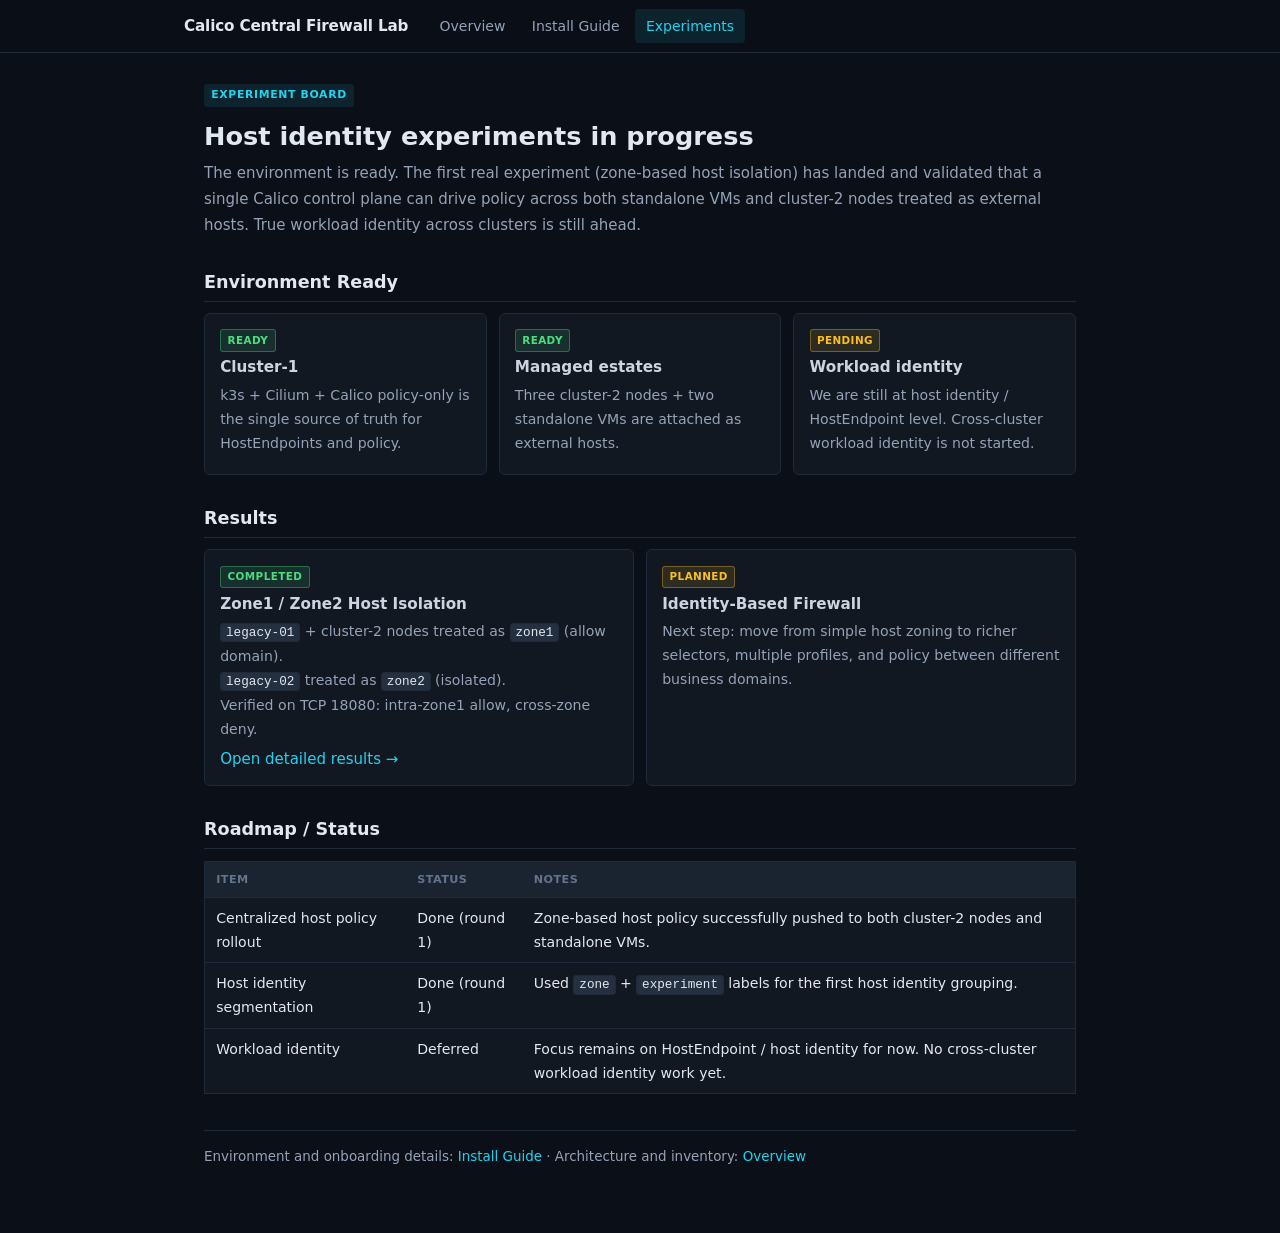
==== commit f77976a2: "refactor(docs): remove sidebar chrome, clean arrows, more minimal reading-focused UI - Dropped the '" ====
--- a/docs/experiments.html
+++ b/docs/experiments.html
@@ -21,22 +21,7 @@
     </div>
   </header>
 
-  <div class="page">
-    <aside class="sidebar" aria-label="Experiments navigation">
-      <div class="sidebar-title">Lab</div>
-      <nav>
-        <a href="./index.html"><span class="dot"></span> Overview</a>
-        <a href="./install.html"><span class="dot"></span> Install Guide</a>
-        <a href="./experiments.html" class="active"><span class="dot"></span> Experiments</a>
-      </nav>
-
-      <div class="sidebar-title" style="margin-top:1.1rem">Results</div>
-      <nav>
-        <a href="./experiments/zone-isolation.html">Zone Isolation (current)</a>
-      </nav>
-    </aside>
-
-    <main class="main">
+  <main class="shell">
       <div class="hero">
         <span class="eyebrow">Experiment Board</span>
         <h1>Host identity experiments in progress</h1>
@@ -129,7 +114,6 @@
         </p>
       </section>
     </main>
-  </div>
 
   <script>
     (function() {
--- a/docs/assets/site.css
+++ b/docs/assets/site.css
@@ -1,43 +1,37 @@
-/* Calico Central Firewall Lab — Engineer-first redesign
-   Clean, high-readability technical documentation theme.
-   Light slate + teal accent. Excellent code blocks. Minimal chrome.
+/* Calico Central Firewall Lab
+   Clean, minimal dark theme focused on reading technical content.
+   Engineer-friendly: high contrast, excellent typography, low chrome.
 */
 
 :root {
-  --bg: #f8fafc;
-  --surface: #ffffff;
-  --surface-2: #f1f5f9;
-  --surface-3: #e2e8f0;
-  --ink: #0f172a;
-  --ink-2: #1e293b;
-  --muted: #475569;
+  --bg: #0b0f17;
+  --surface: #121821;
+  --surface-2: #1a2330;
+  --surface-3: #242f40;
+  --ink: #e2e8f0;
+  --ink-2: #cbd5e1;
+  --muted: #94a3b8;
   --muted-2: #64748b;
-  --border: #e2e8f0;
-  --border-strong: #cbd5e1;
-  --accent: #0f766e;
-  --accent-2: #115e59;
-  --accent-soft: #ccfbf1;
-  --accent-soft-2: rgba(15, 118, 110, 0.08);
-  --success: #15803d;
-  --success-soft: #f0fdf4;
-  --warn: #b45309;
-  --warn-soft: #fff7ed;
-  --danger: #b91c1c;
-  --code-bg: #0f172a;
+  --border: #1f2a3a;
+  --border-strong: #334155;
+  --accent: #22d3ee;
+  --accent-soft: rgba(34, 211, 238, 0.1);
+  --success: #4ade80;
+  --success-soft: rgba(74, 222, 128, 0.12);
+  --warn: #fbbf24;
+  --warn-soft: rgba(251, 191, 36, 0.12);
+  --code-bg: #0a0e17;
   --code-fg: #e2e8f0;
-  --code-border: #1e293b;
-  --radius: 10px;
-  --radius-lg: 14px;
-  --shadow-sm: 0 1px 2px rgba(15, 23, 42, 0.04);
-  --shadow: 0 4px 12px -2px rgb(15 23 42 / 0.08), 0 2px 4px -2px rgb(15 23 42 / 0.04);
+  --radius: 6px;
   --sans: ui-sans-serif, system-ui, -apple-system, BlinkMacSystemFont, "Segoe UI", Roboto,
-          "Helvetica Neue", "Noto Sans TC", "PingFang TC", "Microsoft JhengHei", Arial, sans-serif;
+          "Helvetica Neue", "Noto Sans TC", "PingFang TC", "Microsoft JhengHei", sans-serif;
   --mono: ui-monospace, SFMono-Regular, Menlo, Monaco, Consolas, "Liberation Mono",
           "Courier New", monospace;
-  --max-content: 860px;
-}
-
-* { box-sizing: border-box; }
+}
+
+* {
+  box-sizing: border-box;
+}
 
 html, body {
   margin: 0;
@@ -45,11 +39,10 @@
 }
 
 body {
-  font: 15px / 1.75 var(--sans);
+  font: 15px / 1.72 var(--sans);
   color: var(--ink);
   background: var(--bg);
   -webkit-font-smoothing: antialiased;
-  -moz-osx-font-smoothing: grayscale;
 }
 
 /* Links */
@@ -57,437 +50,350 @@
   color: var(--accent);
   text-decoration: none;
 }
-a:hover { text-decoration: underline; }
-a:focus-visible {
-  outline: 2px solid var(--accent);
-  outline-offset: 2px;
+a:hover {
+  text-decoration: underline;
+}
+
+/* Top navigation - very clean and minimal */
+.topnav {
+  position: sticky;
+  top: 0;
+  z-index: 50;
+  background: rgba(11, 15, 23, 0.96);
+  border-bottom: 1px solid var(--border);
+  backdrop-filter: blur(8px);
+}
+.topnav-inner {
+  max-width: 960px;
+  margin: 0 auto;
+  padding: 0 1.5rem;
+  height: 52px;
+  display: flex;
+  align-items: center;
+  gap: 1.25rem;
+}
+.brand {
+  font-weight: 600;
+  font-size: 0.95rem;
+  color: var(--ink);
+  white-space: nowrap;
+  letter-spacing: -0.01em;
+}
+.brand:hover { 
+  text-decoration: none; 
+  color: var(--accent); 
+}
+
+.topnav-links {
+  display: flex;
+  gap: 0.25rem;
+}
+.topnav-links a {
+  padding: 0.3rem 0.7rem;
+  font-size: 0.875rem;
+  color: var(--muted);
   border-radius: 4px;
 }
+.topnav-links a:hover {
+  color: var(--ink);
+  background: var(--surface-2);
+  text-decoration: none;
+}
+.topnav-links a.active {
+  color: var(--accent);
+  background: var(--accent-soft);
+  font-weight: 500;
+}
+
+/* Main reading container - single column, focused */
+.shell {
+  max-width: 920px;
+  margin: 0 auto;
+  padding: 1.75rem 1.5rem 4rem;
+}
+
+/* Hero / intro */
+.hero {
+  margin-bottom: 1.75rem;
+}
+.hero h1 {
+  font-size: 1.6rem;
+  margin: 0.25rem 0 0.5rem;
+  line-height: 1.35;
+}
+.eyebrow {
+  display: inline-block;
+  font-size: 0.68rem;
+  font-weight: 600;
+  letter-spacing: 0.06em;
+  text-transform: uppercase;
+  color: var(--accent);
+  background: var(--accent-soft);
+  padding: 0.12rem 0.45rem;
+  border-radius: 3px;
+  margin-bottom: 0.5rem;
+}
+
+/* Sections - clean flow */
+.section {
+  margin-top: 2rem;
+}
+.section > h2 {
+  font-size: 1.1rem;
+  margin: 0 0 0.7rem;
+  color: var(--ink);
+  border-bottom: 1px solid var(--border);
+  padding-bottom: 0.4rem;
+}
 
 /* Typography */
-h1, h2, h3, h4 {
-  font-weight: 600;
-  line-height: 1.25;
-  color: var(--ink);
-  margin: 0 0 0.6rem;
-}
-h1 { font-size: 1.85rem; letter-spacing: -0.025em; }
-h2 { font-size: 1.25rem; margin-top: 2rem; }
-h3 { font-size: 1.05rem; margin-top: 1.25rem; }
+h1, h2, h3 {
+  font-weight: 600;
+  line-height: 1.35;
+  color: var(--ink);
+}
+h3 {
+  font-size: 1rem;
+  color: var(--ink-2);
+  margin: 1.1rem 0 0.4rem;
+}
 
 p {
-  margin: 0 0 1rem;
+  margin: 0 0 0.85rem;
   color: var(--muted);
 }
 p:last-child { margin-bottom: 0; }
 
-strong { font-weight: 600; color: var(--ink); }
+strong {
+  color: var(--ink);
+  font-weight: 600;
+}
 
 code {
   font-family: var(--mono);
   font-size: 0.9em;
-  background: var(--surface-2);
-  color: var(--ink);
-  padding: 0.1em 0.4em;
-  border-radius: 6px;
+  background: var(--surface-3);
+  color: var(--ink);
+  padding: 0.1em 0.38em;
+  border-radius: 4px;
   border: 1px solid var(--border);
 }
 
 pre {
-  margin: 0.75rem 0;
-  padding: 1rem 1.1rem;
+  margin: 0.7rem 0;
+  padding: 0.85rem 0.95rem;
   background: var(--code-bg);
   color: var(--code-fg);
-  border-radius: var(--radius-lg);
-  border: 1px solid var(--code-border);
+  border: 1px solid var(--border);
+  border-radius: var(--radius);
   overflow-x: auto;
   font-family: var(--mono);
-  font-size: 0.875rem;
-  line-height: 1.6;
-  box-shadow: var(--shadow-sm);
-}
-pre code {
-  background: transparent;
-  border: none;
-  padding: 0;
-  color: inherit;
-  font-size: inherit;
-}
-
-/* Layout */
-.topnav {
-  position: sticky;
-  top: 0;
-  z-index: 100;
-  background: rgba(255,255,255,0.96);
-  backdrop-filter: saturate(180%) blur(10px);
-  border-bottom: 1px solid var(--border);
-}
-.topnav-inner {
-  max-width: 1280px;
-  margin: 0 auto;
-  padding: 0 1.25rem;
-  height: 56px;
-  display: flex;
-  align-items: center;
-  gap: 1.25rem;
-}
-.brand {
-  font-weight: 700;
-  font-size: 1.02rem;
-  color: var(--ink);
-  letter-spacing: -0.01em;
-  white-space: nowrap;
-}
-.brand:hover { text-decoration: none; color: var(--accent); }
-
-.topnav-links {
-  display: flex;
-  gap: 0.25rem;
-  flex: 1;
-}
-.topnav-links a {
-  display: inline-flex;
-  align-items: center;
-  padding: 0.35rem 0.85rem;
-  font-size: 0.9rem;
-  font-weight: 500;
-  color: var(--muted);
-  border-radius: 999px;
-  transition: all 0.1s ease;
-}
-.topnav-links a:hover {
-  color: var(--ink);
-  background: var(--surface-2);
-  text-decoration: none;
-}
-.topnav-links a.active {
-  color: var(--accent);
-  background: var(--accent-soft);
-  font-weight: 600;
-}
-
-.topnav-actions {
-  display: flex;
-  align-items: center;
-  gap: 0.5rem;
-}
-.icon-btn {
-  display: inline-flex;
-  align-items: center;
-  justify-content: center;
-  width: 34px;
-  height: 34px;
-  border-radius: 8px;
-  color: var(--muted);
-  font-size: 1rem;
-  border: 1px solid transparent;
-}
-.icon-btn:hover {
-  color: var(--ink);
-  background: var(--surface-2);
-  border-color: var(--border);
-  text-decoration: none;
-}
-
-.page {
-  max-width: 1280px;
-  margin: 0 auto;
-  padding: 1.75rem 1.25rem 4rem;
-  display: grid;
-  grid-template-columns: 220px minmax(0, 1fr);
-  gap: 2.25rem;
-}
-
-@media (max-width: 980px) {
-  .page {
-    grid-template-columns: 1fr;
-    gap: 1.5rem;
-  }
-  .sidebar { display: none; } /* collapse on small; topnav is enough */
-}
-
-.sidebar {
-  position: sticky;
-  top: 70px;
-  align-self: start;
-  font-size: 0.9rem;
-  padding-top: 0.25rem;
-}
-.sidebar-title {
-  font-size: 0.72rem;
-  font-weight: 700;
-  letter-spacing: 0.08em;
-  text-transform: uppercase;
-  color: var(--muted-2);
-  margin-bottom: 0.5rem;
-  padding-left: 0.5rem;
-}
-.sidebar nav a {
-  display: flex;
-  align-items: center;
-  gap: 0.5rem;
-  padding: 0.45rem 0.6rem;
-  color: var(--muted);
-  border-radius: 8px;
-  margin-bottom: 2px;
-}
-.sidebar nav a:hover {
-  background: var(--surface-2);
-  color: var(--ink);
-  text-decoration: none;
-}
-.sidebar nav a.active {
-  background: var(--accent-soft);
-  color: var(--accent);
-  font-weight: 600;
-}
-.sidebar nav a .dot {
-  width: 5px; height: 5px;
-  border-radius: 50%;
-  background: currentColor;
-  opacity: 0.5;
-}
-.sidebar nav a.active .dot { opacity: 1; }
-
-.main {
-  min-width: 0;
-}
-
-/* Hero / intro block */
-.hero {
-  background: var(--surface);
-  border: 1px solid var(--border);
-  border-radius: var(--radius-lg);
-  padding: 1.5rem 1.75rem;
-  margin-bottom: 1.75rem;
-  box-shadow: var(--shadow-sm);
-}
-.hero h1 {
-  margin: 0.1rem 0 0.5rem;
-  font-size: 1.75rem;
-}
-.hero .eyebrow {
-  display: inline-block;
-  font-size: 0.72rem;
-  font-weight: 700;
-  letter-spacing: 0.08em;
-  text-transform: uppercase;
-  color: var(--accent);
-  background: var(--accent-soft);
-  padding: 0.2rem 0.6rem;
-  border-radius: 999px;
-  margin-bottom: 0.6rem;
-}
-.hero p { max-width: 72ch; }
-
-/* Section */
-.section {
-  margin-top: 1.75rem;
-}
-.section > h2 {
-  margin-top: 0;
-  padding-bottom: 0.35rem;
-  border-bottom: 1px solid var(--border);
-}
-
-/* Cards & grids */
+  font-size: 0.86rem;
+  line-height: 1.55;
+}
+
+/* Minimal cards - only when really needed */
 .card {
   background: var(--surface);
   border: 1px solid var(--border);
   border-radius: var(--radius);
-  padding: 1rem 1.15rem;
-  box-shadow: var(--shadow-sm);
-  transition: border-color 0.1s ease, box-shadow 0.1s ease;
-}
-.card:hover {
-  border-color: var(--border-strong);
+  padding: 0.8rem 0.95rem;
 }
 .card h3 {
-  margin: 0.1rem 0 0.4rem;
-  font-size: 1rem;
-}
-.card p { font-size: 0.94rem; }
+  margin: 0 0 0.3rem;
+  font-size: 0.95rem;
+}
+.card p {
+  font-size: 0.88rem;
+  margin-bottom: 0.35rem;
+}
 
 .grid {
   display: grid;
-  gap: 1rem;
-}
-.grid.two   { grid-template-columns: repeat(auto-fit, minmax(260px, 1fr)); }
+  gap: 0.75rem;
+  margin-top: 0.6rem;
+}
+.grid.two { grid-template-columns: repeat(auto-fit, minmax(240px, 1fr)); }
 .grid.three { grid-template-columns: repeat(auto-fit, minmax(200px, 1fr)); }
-.grid.four  { grid-template-columns: repeat(auto-fit, minmax(170px, 1fr)); }
-
+.grid.four { grid-template-columns: repeat(auto-fit, minmax(170px, 1fr)); }
+
+/* Compact stats */
 .stat {
   background: var(--surface);
   border: 1px solid var(--border);
   border-radius: var(--radius);
-  padding: 0.9rem 1rem;
+  padding: 0.65rem 0.85rem;
 }
 .stat .value {
-  font-size: 1.85rem;
-  font-weight: 700;
-  line-height: 1;
-  color: var(--ink);
-  font-feature-settings: "tnum";
+  font-size: 1.5rem;
+  font-weight: 600;
+  line-height: 1.1;
+  color: var(--ink);
 }
 .stat .label {
-  margin-top: 0.35rem;
-  font-size: 0.8rem;
-  font-weight: 600;
+  font-size: 0.72rem;
   color: var(--muted-2);
+  margin-top: 0.15rem;
   text-transform: uppercase;
   letter-spacing: 0.03em;
 }
-.stat .sub { font-size: 0.82rem; color: var(--muted); margin-top: 0.25rem; }
 
 /* Status badges */
-.badge, .status {
-  display: inline-flex;
-  align-items: center;
-  gap: 0.3rem;
-  font-size: 0.72rem;
-  font-weight: 700;
+.status {
+  display: inline-block;
+  font-size: 0.65rem;
+  font-weight: 600;
   letter-spacing: 0.04em;
   text-transform: uppercase;
-  padding: 0.18rem 0.55rem;
-  border-radius: 999px;
-  white-space: nowrap;
-}
-.status.ok, .badge.success {
+  padding: 0.08rem 0.4rem;
+  border-radius: 3px;
+  margin-bottom: 0.35rem;
+}
+.status.ok {
   background: var(--success-soft);
   color: var(--success);
-  border: 1px solid #bbf7d0;
-}
-.status.warn, .badge.warn {
+  border: 1px solid rgba(74, 222, 128, 0.35);
+}
+.status.warn {
   background: var(--warn-soft);
   color: var(--warn);
-  border: 1px solid #fed7aa;
-}
-.status.pending, .badge.pending {
-  background: var(--surface-2);
-  color: var(--muted-2);
-  border: 1px solid var(--border);
-}
-
-/* Tables — clean & readable */
+  border: 1px solid rgba(251, 191, 36, 0.35);
+}
+
+/* Tables */
 table {
   width: 100%;
   border-collapse: collapse;
-  margin: 0.8rem 0 1rem;
-  font-size: 0.93rem;
-  background: var(--surface);
-  border: 1px solid var(--border);
-  border-radius: var(--radius);
-  overflow: hidden;
+  margin: 0.6rem 0 1rem;
+  font-size: 0.88rem;
+  background: var(--surface);
+  border: 1px solid var(--border);
 }
 th, td {
   text-align: left;
+  padding: 0.5rem 0.7rem;
+  border-bottom: 1px solid var(--border);
   vertical-align: top;
-  padding: 0.65rem 0.85rem;
-  border-bottom: 1px solid var(--border);
 }
 th {
-  font-size: 0.75rem;
-  font-weight: 700;
+  font-size: 0.7rem;
+  font-weight: 600;
+  text-transform: uppercase;
   letter-spacing: 0.04em;
-  text-transform: uppercase;
-  background: var(--surface-2);
   color: var(--muted-2);
-}
-tr:last-child td { border-bottom: none; }
+  background: var(--surface-2);
+}
 tbody tr:hover { background: var(--surface-2); }
 
-/* Special experiment components (cleaned) */
+/* Diagrams */
 .figure-frame {
-  margin: 1rem 0;
-  border: 1px solid var(--border);
-  border-radius: var(--radius-lg);
+  margin: 0.9rem 0;
+  border: 1px solid var(--border);
+  border-radius: var(--radius);
   background: var(--surface);
   overflow: hidden;
-  box-shadow: var(--shadow-sm);
-}
-.figure-frame svg { display: block; width: 100%; height: auto; }
+}
+.figure-frame svg {
+  display: block;
+  width: 100%;
+  height: auto;
+}
 .figure-caption {
-  padding: 0.7rem 1rem;
-  font-size: 0.86rem;
+  padding: 0.55rem 0.8rem;
+  font-size: 0.82rem;
   color: var(--muted);
-  background: var(--surface-2);
   border-top: 1px solid var(--border);
-}
-
+  background: var(--surface-2);
+}
+
+/* Experiment specific (kept but minimal) */
 .zone-grid {
   display: grid;
-  gap: 1rem;
-  grid-template-columns: repeat(auto-fit, minmax(280px, 1fr));
+  gap: 0.75rem;
+  grid-template-columns: repeat(auto-fit, minmax(250px, 1fr));
 }
 .zone-card {
   border: 1px solid var(--border);
-  border-radius: var(--radius-lg);
-  padding: 1rem 1.1rem;
-  background: var(--surface);
-}
-.zone-card.zone1 { border-color: #86efac; background: #f8fafc; }
-.zone-card.zone2 { border-color: #fdba74; background: #fffaf5; }
-
-.zone-head { display: flex; justify-content: space-between; align-items: flex-start; gap: 0.75rem; margin-bottom: 0.75rem; }
-.zone-title { margin: 0.15rem 0 0.1rem; font-size: 1rem; }
-.zone-subtitle { margin: 0; font-size: 0.85rem; }
+  border-radius: var(--radius);
+  padding: 0.75rem 0.9rem;
+  background: var(--surface);
+}
+.zone-card.zone1 { border-color: #4ade80; }
+.zone-card.zone2 { border-color: #fbbf24; }
+
+.zone-head {
+  display: flex;
+  justify-content: space-between;
+  align-items: flex-start;
+  gap: 0.5rem;
+  margin-bottom: 0.55rem;
+}
+.zone-title { margin: 0.1rem 0 0.1rem; font-size: 0.95rem; }
 .zone-tag {
-  font-size: 0.68rem; font-weight: 700; letter-spacing: 0.05em; text-transform: uppercase;
-  padding: 0.15rem 0.5rem; border-radius: 999px;
-}
-.zone-tag.zone1 { background: #dcfce7; color: #166534; }
-.zone-tag.zone2 { background: #ffedd5; color: #9a3412; }
-
-.zone-members { display: grid; gap: 0.5rem; }
+  font-size: 0.62rem;
+  font-weight: 600;
+  letter-spacing: 0.04em;
+  text-transform: uppercase;
+  padding: 0.08rem 0.35rem;
+  border-radius: 3px;
+}
+.zone-tag.zone1 { background: var(--success-soft); color: var(--success); }
+.zone-tag.zone2 { background: var(--warn-soft); color: var(--warn); }
+
+.zone-members { display: grid; gap: 0.35rem; }
 .zone-member {
-  font-size: 0.9rem;
-  padding: 0.5rem 0.65rem;
-  border: 1px solid var(--border);
-  border-radius: 8px;
-  background: var(--surface);
-}
-.zone-member strong { display: block; font-size: 0.95rem; color: var(--ink); }
+  padding: 0.4rem 0.5rem;
+  border: 1px solid var(--border);
+  border-radius: 4px;
+  background: var(--surface-2);
+  font-size: 0.84rem;
+}
 
 .policy-grid {
   display: grid;
-  gap: 1rem;
-  grid-template-columns: repeat(auto-fit, minmax(220px, 1fr));
+  gap: 0.65rem;
+  grid-template-columns: repeat(auto-fit, minmax(190px, 1fr));
 }
 .policy-card {
   border: 1px solid var(--border);
   border-radius: var(--radius);
-  padding: 0.9rem 1rem;
-  background: var(--surface);
-}
-.policy-card.allow { border-color: #86efac; background: #f8fafc; }
-.policy-card.deny  { border-color: #fdba74; background: #fffaf5; }
-.policy-rule { font-family: var(--mono); font-size: 0.95rem; font-weight: 600; margin: 0.25rem 0 0.4rem; color: var(--ink); }
-
+  padding: 0.65rem 0.75rem;
+  background: var(--surface);
+}
+.policy-card.allow { border-color: #4ade80; }
+.policy-card.deny { border-color: #fbbf24; }
+.policy-rule {
+  font-family: var(--mono);
+  font-size: 0.88rem;
+  font-weight: 600;
+  margin: 0.1rem 0 0.25rem;
+}
+
+/* Matrix - functional */
 .matrix-board {
   border: 1px solid var(--border);
-  border-radius: var(--radius-lg);
+  border-radius: var(--radius);
   overflow: hidden;
   background: var(--surface);
 }
 .matrix-grid {
   display: grid;
-  grid-template-columns: 140px repeat(2, minmax(0, 1fr));
+  grid-template-columns: 115px repeat(2, minmax(0, 1fr));
 }
 .matrix-corner, .matrix-colhead, .matrix-rowhead, .matrix-cell {
-  padding: 0.7rem 0.8rem;
+  padding: 0.5rem 0.6rem;
   border-right: 1px solid var(--border);
   border-bottom: 1px solid var(--border);
-  font-size: 0.9rem;
+  font-size: 0.84rem;
 }
 .matrix-grid > :nth-child(3n) { border-right: none; }
 .matrix-grid > :nth-last-child(-n + 3) { border-bottom: none; }
 
 .matrix-corner {
   background: var(--surface-2);
-  font-size: 0.72rem;
-  font-weight: 700;
-  letter-spacing: 0.04em;
+  font-size: 0.66rem;
+  font-weight: 600;
+  letter-spacing: 0.03em;
   text-transform: uppercase;
   color: var(--muted-2);
   display: flex;
@@ -497,93 +403,87 @@
 }
 .matrix-colhead, .matrix-rowhead {
   background: var(--surface-2);
-  font-weight: 600;
+  font-weight: 500;
 }
 .matrix-colhead span, .matrix-rowhead span {
   display: block;
-  font-size: 0.75rem;
-  font-weight: 400;
+  font-size: 0.68rem;
   color: var(--muted-2);
-  margin-top: 0.15rem;
 }
 .matrix-cell { background: var(--surface); }
-.matrix-cell.allow { background: #f0fdf4; }
-.matrix-cell.deny  { background: #fff7ed; }
-.matrix-cell.na    { background: #f8fafc; color: var(--muted-2); }
+.matrix-cell.allow { background: #0f2a1f; }
+.matrix-cell.deny { background: #2a2110; }
+.matrix-cell.na { background: var(--surface-2); color: var(--muted); }
 
 .matrix-state {
   display: inline-block;
-  font-size: 0.68rem;
-  font-weight: 700;
-  letter-spacing: 0.04em;
-  padding: 0.1rem 0.45rem;
-  border-radius: 999px;
-  margin-bottom: 0.3rem;
-}
-.matrix-state.allow { background: #dcfce7; color: #166534; }
-.matrix-state.deny  { background: #ffedd5; color: #9a3412; }
-.matrix-state.na    { background: #e2e8f0; color: var(--muted-2); }
-
-/* Callouts / notes */
+  font-size: 0.62rem;
+  font-weight: 600;
+  padding: 0.06rem 0.3rem;
+  border-radius: 3px;
+  margin-bottom: 0.15rem;
+}
+.matrix-state.allow { background: var(--success-soft); color: var(--success); }
+.matrix-state.deny { background: var(--warn-soft); color: var(--warn); }
+.matrix-state.na { background: var(--surface-3); color: var(--muted); }
+
+/* Callouts */
 .callout-grid {
   display: grid;
-  gap: 1rem;
-  grid-template-columns: repeat(auto-fit, minmax(240px, 1fr));
+  gap: 0.65rem;
+  grid-template-columns: repeat(auto-fit, minmax(210px, 1fr));
 }
 .callout {
   border: 1px solid var(--border);
   border-radius: var(--radius);
-  padding: 0.9rem 1rem;
-  background: var(--surface);
-  font-size: 0.93rem;
-}
-.callout strong { color: var(--ink); display: block; margin-bottom: 0.2rem; }
-
-/* Footer area */
+  padding: 0.65rem 0.8rem;
+  background: var(--surface);
+  font-size: 0.88rem;
+}
+.callout strong {
+  display: block;
+  margin-bottom: 0.15rem;
+  color: var(--ink-2);
+}
+
+/* Footer */
 .footer {
-  margin-top: 2.5rem;
-  padding-top: 1.25rem;
+  margin-top: 2.25rem;
+  padding-top: 0.9rem;
   border-top: 1px solid var(--border);
-  font-size: 0.9rem;
+  font-size: 0.84rem;
   color: var(--muted);
 }
-.footer a { font-weight: 500; }
-
-/* Utility */
-.muted { color: var(--muted); }
-.nowrap { white-space: nowrap; }
-
-/* Copy button for pre */
+
+/* Copy button */
 .copy-btn {
   position: absolute;
-  top: 8px;
-  right: 8px;
-  font-size: 0.7rem;
-  padding: 0.2rem 0.55rem;
-  border-radius: 6px;
-  background: rgba(255,255,255,0.1);
-  color: #cbd5e1;
-  border: 1px solid rgba(255,255,255,0.2);
+  top: 5px;
+  right: 5px;
+  font-size: 0.62rem;
+  padding: 0.12rem 0.4rem;
+  border-radius: 3px;
+  background: rgba(255,255,255,0.06);
+  color: #94a3b8;
+  border: 1px solid rgba(255,255,255,0.08);
   cursor: pointer;
-  opacity: 0.7;
-  transition: opacity .1s;
-}
-.copy-btn:hover { opacity: 1; background: rgba(255,255,255,0.18); }
+  opacity: 0.6;
+}
+.copy-btn:hover { opacity: 1; background: rgba(255,255,255,0.12); }
 pre { position: relative; }
 
-/* Responsive tweaks */
-@media (max-width: 640px) {
-  .topnav-inner { height: 52px; gap: 0.6rem; }
-  .topnav-links a { padding: 0.25rem 0.55rem; font-size: 0.82rem; }
-  h1 { font-size: 1.55rem; }
+/* Responsive */
+@media (max-width: 720px) {
+  .topnav-inner { height: 48px; padding: 0 1rem; }
+  .shell { padding: 1.25rem 1rem 3rem; }
+  h1 { font-size: 1.4rem; }
   .matrix-grid { grid-template-columns: 1fr; }
-  .matrix-grid > * { border-right: 0 !important; border-bottom: 1px solid var(--border) !important; }
-  .matrix-grid > :last-child { border-bottom: 0 !important; }
-}
-
-/* Print friendliness */
+  .matrix-grid > * { border-right: 0 !important; }
+}
+
+/* Print */
 @media print {
-  .topnav, .sidebar, .copy-btn { display: none !important; }
-  .page { display: block; padding: 0; }
+  .topnav, .copy-btn { display: none !important; }
+  body { background: white; color: black; }
   pre { background: #f1f5f9; color: #0f172a; border-color: #cbd5e1; }
 }
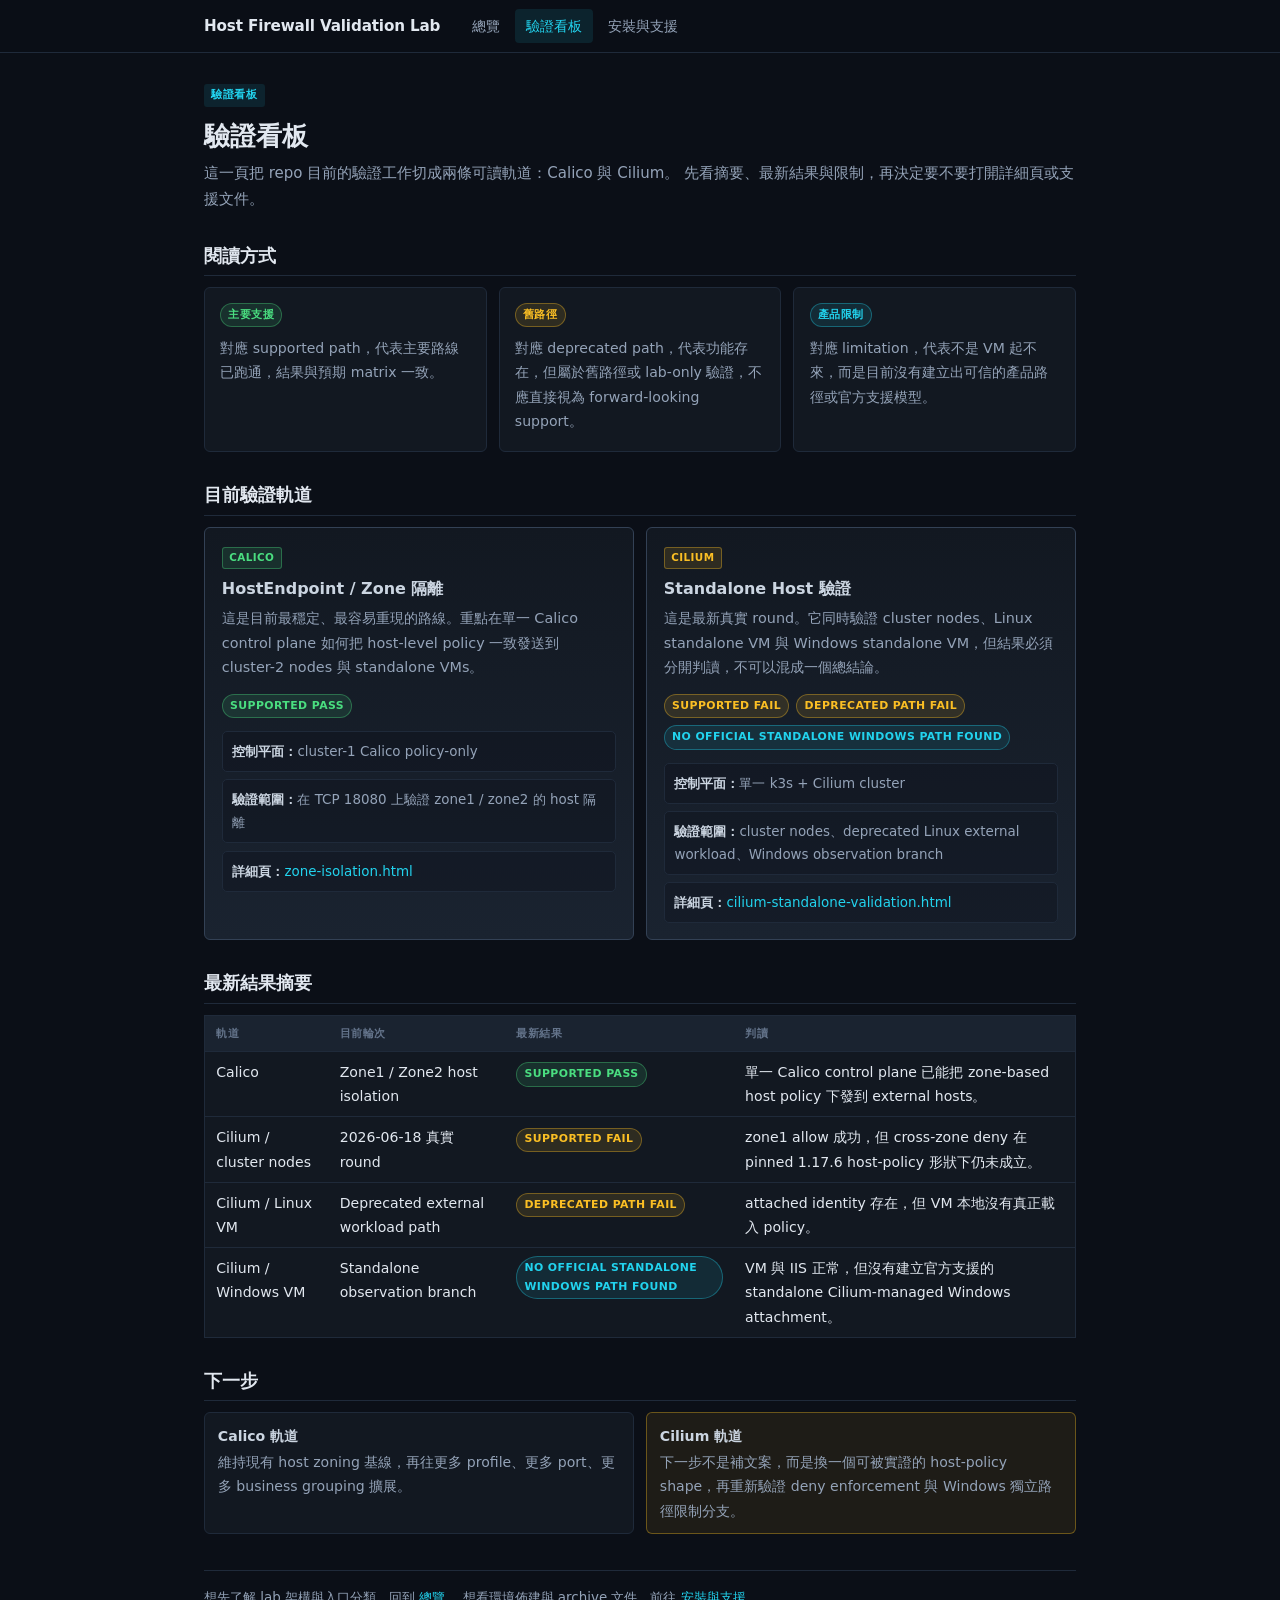
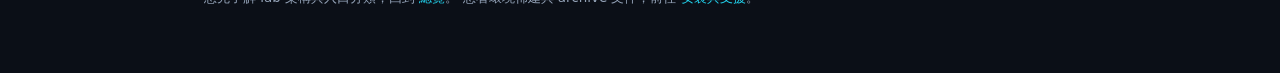
==== commit 94413e44: "docs: refresh github pages lab portal" ====
--- a/docs/experiments.html
+++ b/docs/experiments.html
@@ -3,117 +3,151 @@
 <head>
   <meta charset="utf-8">
   <meta name="viewport" content="width=device-width, initial-scale=1">
-  <title>Experiments · Calico Central Firewall Lab</title>
+  <title>驗證看板 · Host Firewall Validation Lab</title>
   <link rel="stylesheet" href="./assets/site.css">
 </head>
 <body>
   <header class="topnav">
     <div class="topnav-inner">
-      <a class="brand" href="./index.html">Calico Central Firewall Lab</a>
+      <a class="brand" href="./index.html">Host Firewall Validation Lab</a>
       <nav class="topnav-links" aria-label="Primary">
-        <a href="./index.html">Overview</a>
-        <a href="./install.html">Install Guide</a>
-        <a href="./experiments.html" class="active">Experiments</a>
+        <a href="./index.html">總覽</a>
+        <a href="./experiments.html" class="active">驗證看板</a>
+        <a href="./install.html">安裝與支援</a>
       </nav>
-      <div class="topnav-actions">
-        <!-- GitHub link can be added here when the repo is public -->
-      </div>
     </div>
   </header>
 
   <main class="shell">
-      <div class="hero">
-        <span class="eyebrow">Experiment Board</span>
-        <h1>Host identity experiments in progress</h1>
-        <p>
-          The environment is ready. The first real experiment (zone-based host isolation) has landed and validated
-          that a single Calico control plane can drive policy across both standalone VMs and cluster-2 nodes treated
-          as external hosts. True workload identity across clusters is still ahead.
-        </p>
+    <div class="hero">
+      <span class="eyebrow">驗證看板</span>
+      <h1>驗證看板</h1>
+      <p>
+        這一頁把 repo 目前的驗證工作切成兩條可讀軌道：Calico 與 Cilium。
+        先看摘要、最新結果與限制，再決定要不要打開詳細頁或支援文件。
+      </p>
+    </div>
+
+    <section class="section">
+      <h2>閱讀方式</h2>
+      <div class="grid three">
+        <div class="card">
+          <span class="badge success">主要支援</span>
+          <p style="margin-top:0.55rem">對應 supported path，代表主要路線已跑通，結果與預期 matrix 一致。</p>
+        </div>
+        <div class="card">
+          <span class="badge warn">舊路徑</span>
+          <p style="margin-top:0.55rem">對應 deprecated path，代表功能存在，但屬於舊路徑或 lab-only 驗證，不應直接視為 forward-looking support。</p>
+        </div>
+        <div class="card">
+          <span class="badge neutral">產品限制</span>
+          <p style="margin-top:0.55rem">對應 limitation，代表不是 VM 起不來，而是目前沒有建立出可信的產品路徑或官方支援模型。</p>
+        </div>
       </div>
+    </section>
 
-      <section class="section">
-        <h2>Environment Ready</h2>
-        <div class="grid three">
-          <div class="card">
-            <span class="status ok">Ready</span>
-            <h3>Cluster-1</h3>
-            <p>k3s + Cilium + Calico policy-only is the single source of truth for HostEndpoints and policy.</p>
+    <section class="section">
+      <h2>目前驗證軌道</h2>
+      <div class="grid two track-grid">
+        <article class="track-card">
+          <span class="status ok">Calico</span>
+          <h3>HostEndpoint / Zone 隔離</h3>
+          <p>
+            這是目前最穩定、最容易重現的路線。重點在單一 Calico control plane
+            如何把 host-level policy 一致發送到 cluster-2 nodes 與 standalone VMs。
+          </p>
+          <div class="verdict-list">
+            <span class="badge success">Supported pass</span>
           </div>
-          <div class="card">
-            <span class="status ok">Ready</span>
-            <h3>Managed estates</h3>
-            <p>Three cluster-2 nodes + two standalone VMs are attached as external hosts.</p>
+          <div class="track-meta">
+            <div><strong>控制平面：</strong>cluster-1 Calico policy-only</div>
+            <div><strong>驗證範圍：</strong>在 TCP 18080 上驗證 zone1 / zone2 的 host 隔離</div>
+            <div><strong>詳細頁：</strong><a href="./experiments/zone-isolation.html">zone-isolation.html</a></div>
           </div>
-          <div class="card">
-            <span class="status warn">Pending</span>
-            <h3>Workload identity</h3>
-            <p>We are still at host identity / HostEndpoint level. Cross-cluster workload identity is not started.</p>
+        </article>
+
+        <article class="track-card">
+          <span class="status warn">Cilium</span>
+          <h3>Standalone Host 驗證</h3>
+          <p>
+            這是最新真實 round。它同時驗證 cluster nodes、Linux standalone VM
+            與 Windows standalone VM，但結果必須分開判讀，不可以混成一個總結論。
+          </p>
+          <div class="verdict-list">
+            <span class="badge warn">Supported fail</span>
+            <span class="badge warn">Deprecated path fail</span>
+            <span class="badge neutral">No official standalone Windows path found</span>
           </div>
+          <div class="track-meta">
+            <div><strong>控制平面：</strong>單一 k3s + Cilium cluster</div>
+            <div><strong>驗證範圍：</strong>cluster nodes、deprecated Linux external workload、Windows observation branch</div>
+            <div><strong>詳細頁：</strong><a href="./experiments/cilium-standalone-validation.html">cilium-standalone-validation.html</a></div>
+          </div>
+        </article>
+      </div>
+    </section>
+
+    <section class="section">
+      <h2>最新結果摘要</h2>
+      <table>
+        <thead>
+          <tr>
+            <th>軌道</th>
+            <th>目前輪次</th>
+            <th>最新結果</th>
+            <th>判讀</th>
+          </tr>
+        </thead>
+        <tbody>
+          <tr>
+            <td>Calico</td>
+            <td>Zone1 / Zone2 host isolation</td>
+            <td><span class="badge success">Supported pass</span></td>
+            <td>單一 Calico control plane 已能把 zone-based host policy 下發到 external hosts。</td>
+          </tr>
+          <tr>
+            <td>Cilium / cluster nodes</td>
+            <td>2026-06-18 真實 round</td>
+            <td><span class="badge warn">Supported fail</span></td>
+            <td>zone1 allow 成功，但 cross-zone deny 在 pinned 1.17.6 host-policy 形狀下仍未成立。</td>
+          </tr>
+          <tr>
+            <td>Cilium / Linux VM</td>
+            <td>Deprecated external workload path</td>
+            <td><span class="badge warn">Deprecated path fail</span></td>
+            <td>attached identity 存在，但 VM 本地沒有真正載入 policy。</td>
+          </tr>
+          <tr>
+            <td>Cilium / Windows VM</td>
+            <td>Standalone observation branch</td>
+            <td><span class="badge neutral">No official standalone Windows path found</span></td>
+            <td>VM 與 IIS 正常，但沒有建立官方支援的 standalone Cilium-managed Windows attachment。</td>
+          </tr>
+        </tbody>
+      </table>
+    </section>
+
+    <section class="section">
+      <h2>下一步</h2>
+      <div class="grid two">
+        <div class="callout">
+          <strong>Calico 軌道</strong>
+          <p>維持現有 host zoning 基線，再往更多 profile、更多 port、更多 business grouping 擴展。</p>
         </div>
-      </section>
+        <div class="callout limitation">
+          <strong>Cilium 軌道</strong>
+          <p>下一步不是補文案，而是換一個可被實證的 host-policy shape，再重新驗證 deny enforcement 與 Windows 獨立路徑限制分支。</p>
+        </div>
+      </div>
+    </section>
 
-      <section class="section">
-        <h2>Results</h2>
-        <div class="grid two">
-          <div class="card">
-            <span class="status ok">Completed</span>
-            <h3>Zone1 / Zone2 Host Isolation</h3>
-            <p>
-              <code>legacy-01</code> + cluster-2 nodes treated as <code>zone1</code> (allow domain).<br>
-              <code>legacy-02</code> treated as <code>zone2</code> (isolated).<br>
-              Verified on TCP 18080: intra-zone1 allow, cross-zone deny.
-            </p>
-            <a href="./experiments/zone-isolation.html">Open detailed results →</a>
-          </div>
-          <div class="card">
-            <span class="status warn">Planned</span>
-            <h3>Identity-Based Firewall</h3>
-            <p>
-              Next step: move from simple host zoning to richer selectors, multiple profiles,
-              and policy between different business domains.
-            </p>
-          </div>
-        </div>
-      </section>
-
-      <section class="section">
-        <h2>Roadmap / Status</h2>
-        <table>
-          <thead>
-            <tr>
-              <th>Item</th>
-              <th>Status</th>
-              <th>Notes</th>
-            </tr>
-          </thead>
-          <tbody>
-            <tr>
-              <td>Centralized host policy rollout</td>
-              <td><span class="badge success">Done (round 1)</span></td>
-              <td>Zone-based host policy successfully pushed to both cluster-2 nodes and standalone VMs.</td>
-            </tr>
-            <tr>
-              <td>Host identity segmentation</td>
-              <td><span class="badge success">Done (round 1)</span></td>
-              <td>Used <code>zone</code> + <code>experiment</code> labels for the first host identity grouping.</td>
-            </tr>
-            <tr>
-              <td>Workload identity</td>
-              <td><span class="badge pending">Deferred</span></td>
-              <td>Focus remains on HostEndpoint / host identity for now. No cross-cluster workload identity work yet.</td>
-            </tr>
-          </tbody>
-        </table>
-      </section>
-
-      <section class="footer">
-        <p>
-          Environment and onboarding details: <a href="./install.html">Install Guide</a> ·
-          Architecture and inventory: <a href="./index.html">Overview</a>
-        </p>
-      </section>
-    </main>
+    <section class="footer">
+      <p>
+        想先了解 lab 架構與入口分類，回到 <a href="./index.html">總覽</a>。
+        想看環境佈建與 archive 文件，前往 <a href="./install.html">安裝與支援</a>。
+      </p>
+    </section>
+  </main>
 
   <script>
     (function() {
--- a/docs/assets/site.css
+++ b/docs/assets/site.css
@@ -64,7 +64,7 @@
   backdrop-filter: blur(8px);
 }
 .topnav-inner {
-  max-width: 960px;
+  max-width: 920px;
   margin: 0 auto;
   padding: 0 1.5rem;
   height: 52px;
@@ -134,6 +134,15 @@
   margin-bottom: 0.5rem;
 }
 
+.hero-portal {
+  padding-top: 0.35rem;
+}
+
+.hero-portal p,
+.hero-note {
+  max-width: 60rem;
+}
+
 /* Sections - clean flow */
 .section {
   margin-top: 2rem;
@@ -163,6 +172,15 @@
   color: var(--muted);
 }
 p:last-child { margin-bottom: 0; }
+
+ul, ol {
+  margin: 0 0 0.85rem 1.2rem;
+  color: var(--muted);
+}
+
+li {
+  margin-bottom: 0.3rem;
+}
 
 strong {
   color: var(--ink);
@@ -192,6 +210,10 @@
   line-height: 1.55;
 }
 
+.diagram pre {
+  margin-top: 0.85rem;
+}
+
 /* Minimal cards - only when really needed */
 .card {
   background: var(--surface);
@@ -238,6 +260,12 @@
   letter-spacing: 0.03em;
 }
 
+.stat .sub {
+  margin-top: 0.3rem;
+  font-size: 0.82rem;
+  color: var(--muted);
+}
+
 /* Status badges */
 .status {
   display: inline-block;
@@ -258,6 +286,92 @@
   background: var(--warn-soft);
   color: var(--warn);
   border: 1px solid rgba(251, 191, 36, 0.35);
+}
+
+.badge {
+  display: inline-block;
+  font-size: 0.68rem;
+  font-weight: 600;
+  letter-spacing: 0.04em;
+  text-transform: uppercase;
+  padding: 0.12rem 0.45rem;
+  border-radius: 999px;
+  border: 1px solid var(--border);
+}
+
+.badge.success {
+  background: var(--success-soft);
+  color: var(--success);
+  border-color: rgba(74, 222, 128, 0.35);
+}
+
+.badge.warn,
+.badge.pending {
+  background: var(--warn-soft);
+  color: var(--warn);
+  border-color: rgba(251, 191, 36, 0.35);
+}
+
+.badge.danger {
+  background: rgba(248, 113, 113, 0.12);
+  color: #fca5a5;
+  border-color: rgba(248, 113, 113, 0.35);
+}
+
+.badge.neutral {
+  background: var(--accent-soft);
+  color: var(--accent);
+  border-color: rgba(34, 211, 238, 0.35);
+}
+
+.track-grid {
+  align-items: stretch;
+}
+
+.track-card {
+  background: linear-gradient(180deg, var(--surface), var(--surface-2));
+  border: 1px solid var(--border-strong);
+  border-radius: var(--radius);
+  padding: 1rem 1.05rem;
+}
+
+.track-card h3 {
+  margin: 0.2rem 0 0.4rem;
+}
+
+.track-card p {
+  font-size: 0.9rem;
+}
+
+.track-meta {
+  display: grid;
+  gap: 0.45rem;
+  margin-top: 0.8rem;
+}
+
+.track-meta div {
+  padding: 0.5rem 0.6rem;
+  border: 1px solid var(--border);
+  border-radius: 5px;
+  background: rgba(11, 15, 23, 0.32);
+  font-size: 0.84rem;
+  color: var(--muted);
+}
+
+.track-meta strong {
+  color: var(--ink-2);
+}
+
+.verdict-list {
+  display: flex;
+  flex-wrap: wrap;
+  gap: 0.45rem;
+  margin-top: 0.75rem;
+}
+
+.summary-note {
+  font-size: 0.84rem;
+  color: var(--muted);
 }
 
 /* Tables */
@@ -444,6 +558,68 @@
   display: block;
   margin-bottom: 0.15rem;
   color: var(--ink-2);
+}
+
+.callout.limitation {
+  border-color: rgba(251, 191, 36, 0.35);
+  background: rgba(251, 191, 36, 0.08);
+}
+
+.callout.fail {
+  border-color: rgba(248, 113, 113, 0.35);
+  background: rgba(248, 113, 113, 0.08);
+}
+
+.page {
+  max-width: 1180px;
+  margin: 0 auto;
+  padding: 1.5rem;
+  display: grid;
+  grid-template-columns: 220px minmax(0, 1fr);
+  gap: 1rem;
+}
+
+.sidebar {
+  position: sticky;
+  top: 68px;
+  align-self: start;
+  padding: 0.9rem;
+  border: 1px solid var(--border);
+  border-radius: var(--radius);
+  background: var(--surface);
+}
+
+.sidebar-title {
+  font-size: 0.72rem;
+  font-weight: 700;
+  color: var(--muted-2);
+  letter-spacing: 0.05em;
+  text-transform: uppercase;
+  margin-bottom: 0.55rem;
+}
+
+.sidebar nav {
+  display: grid;
+  gap: 0.25rem;
+}
+
+.sidebar a {
+  display: block;
+  padding: 0.35rem 0.45rem;
+  border-radius: 4px;
+  color: var(--muted);
+  font-size: 0.88rem;
+}
+
+.sidebar a:hover,
+.sidebar a.active {
+  color: var(--ink);
+  background: var(--surface-2);
+  text-decoration: none;
+}
+
+.main {
+  min-width: 0;
 }
 
 /* Footer */
@@ -479,6 +655,13 @@
   h1 { font-size: 1.4rem; }
   .matrix-grid { grid-template-columns: 1fr; }
   .matrix-grid > * { border-right: 0 !important; }
+  .page {
+    grid-template-columns: 1fr;
+    padding: 1rem;
+  }
+  .sidebar {
+    position: static;
+  }
 }
 
 /* Print */
@@ -486,4 +669,4 @@
   .topnav, .copy-btn { display: none !important; }
   body { background: white; color: black; }
   pre { background: #f1f5f9; color: #0f172a; border-color: #cbd5e1; }
-}+}
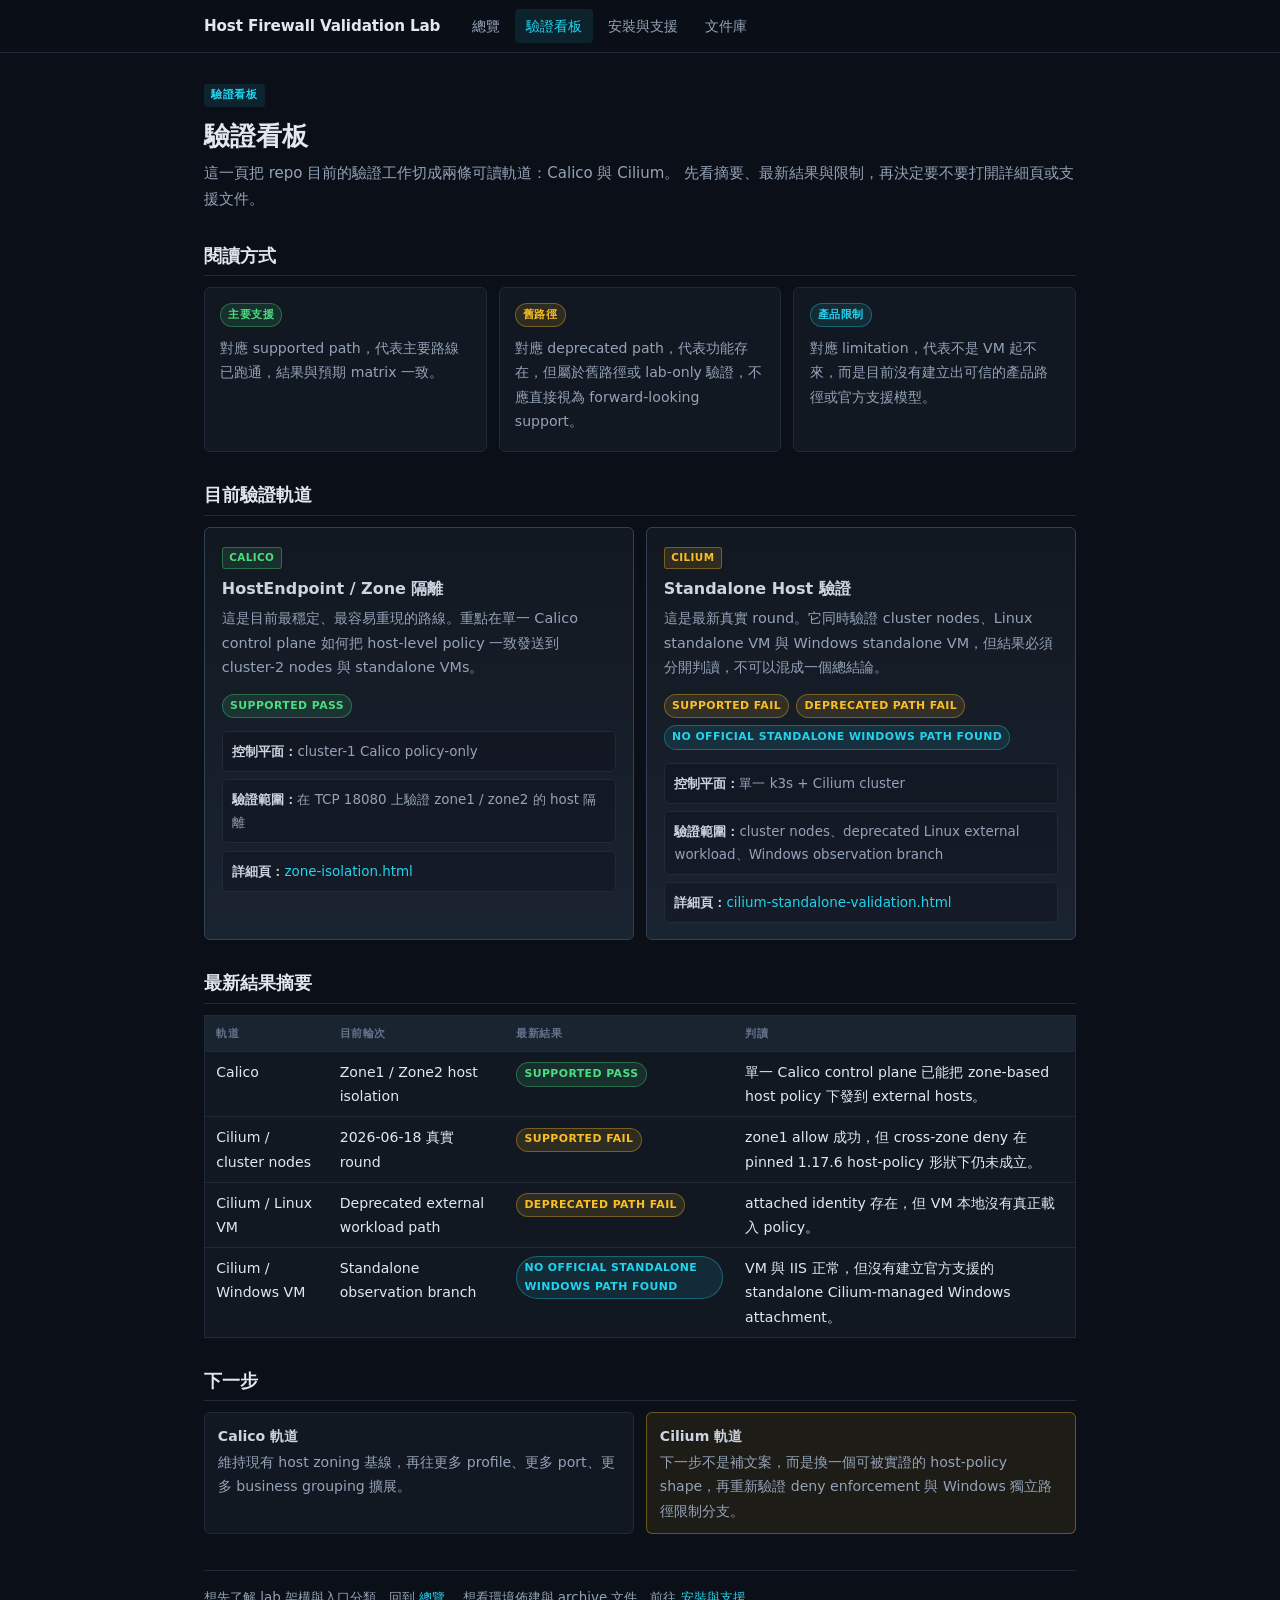
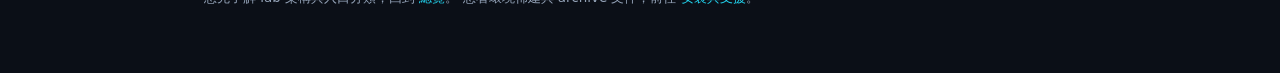
==== commit bcc77cc5: "docs: classify support and archive pages" ====
--- a/docs/experiments.html
+++ b/docs/experiments.html
@@ -14,6 +14,7 @@
         <a href="./index.html">總覽</a>
         <a href="./experiments.html" class="active">驗證看板</a>
         <a href="./install.html">安裝與支援</a>
+        <a href="./library.html">文件庫</a>
       </nav>
     </div>
   </header>
--- a/docs/assets/site.css
+++ b/docs/assets/site.css
@@ -1,4 +1,4 @@
-/* Calico Central Firewall Lab
+/* Host Firewall Validation Lab
    Clean, minimal dark theme focused on reading technical content.
    Engineer-friendly: high contrast, excellent typography, low chrome.
 */
@@ -650,7 +650,29 @@
 
 /* Responsive */
 @media (max-width: 720px) {
-  .topnav-inner { height: 48px; padding: 0 1rem; }
+  .topnav {
+    position: static;
+  }
+  .topnav-inner {
+    min-height: 48px;
+    height: auto;
+    padding: 0.7rem 1rem;
+    align-items: flex-start;
+    flex-wrap: wrap;
+    gap: 0.55rem 0.75rem;
+  }
+  .brand {
+    white-space: normal;
+    line-height: 1.35;
+  }
+  .topnav-links {
+    width: 100%;
+    flex-wrap: wrap;
+    gap: 0.35rem;
+  }
+  .topnav-links a {
+    padding: 0.25rem 0.55rem;
+  }
   .shell { padding: 1.25rem 1rem 3rem; }
   h1 { font-size: 1.4rem; }
   .matrix-grid { grid-template-columns: 1fr; }
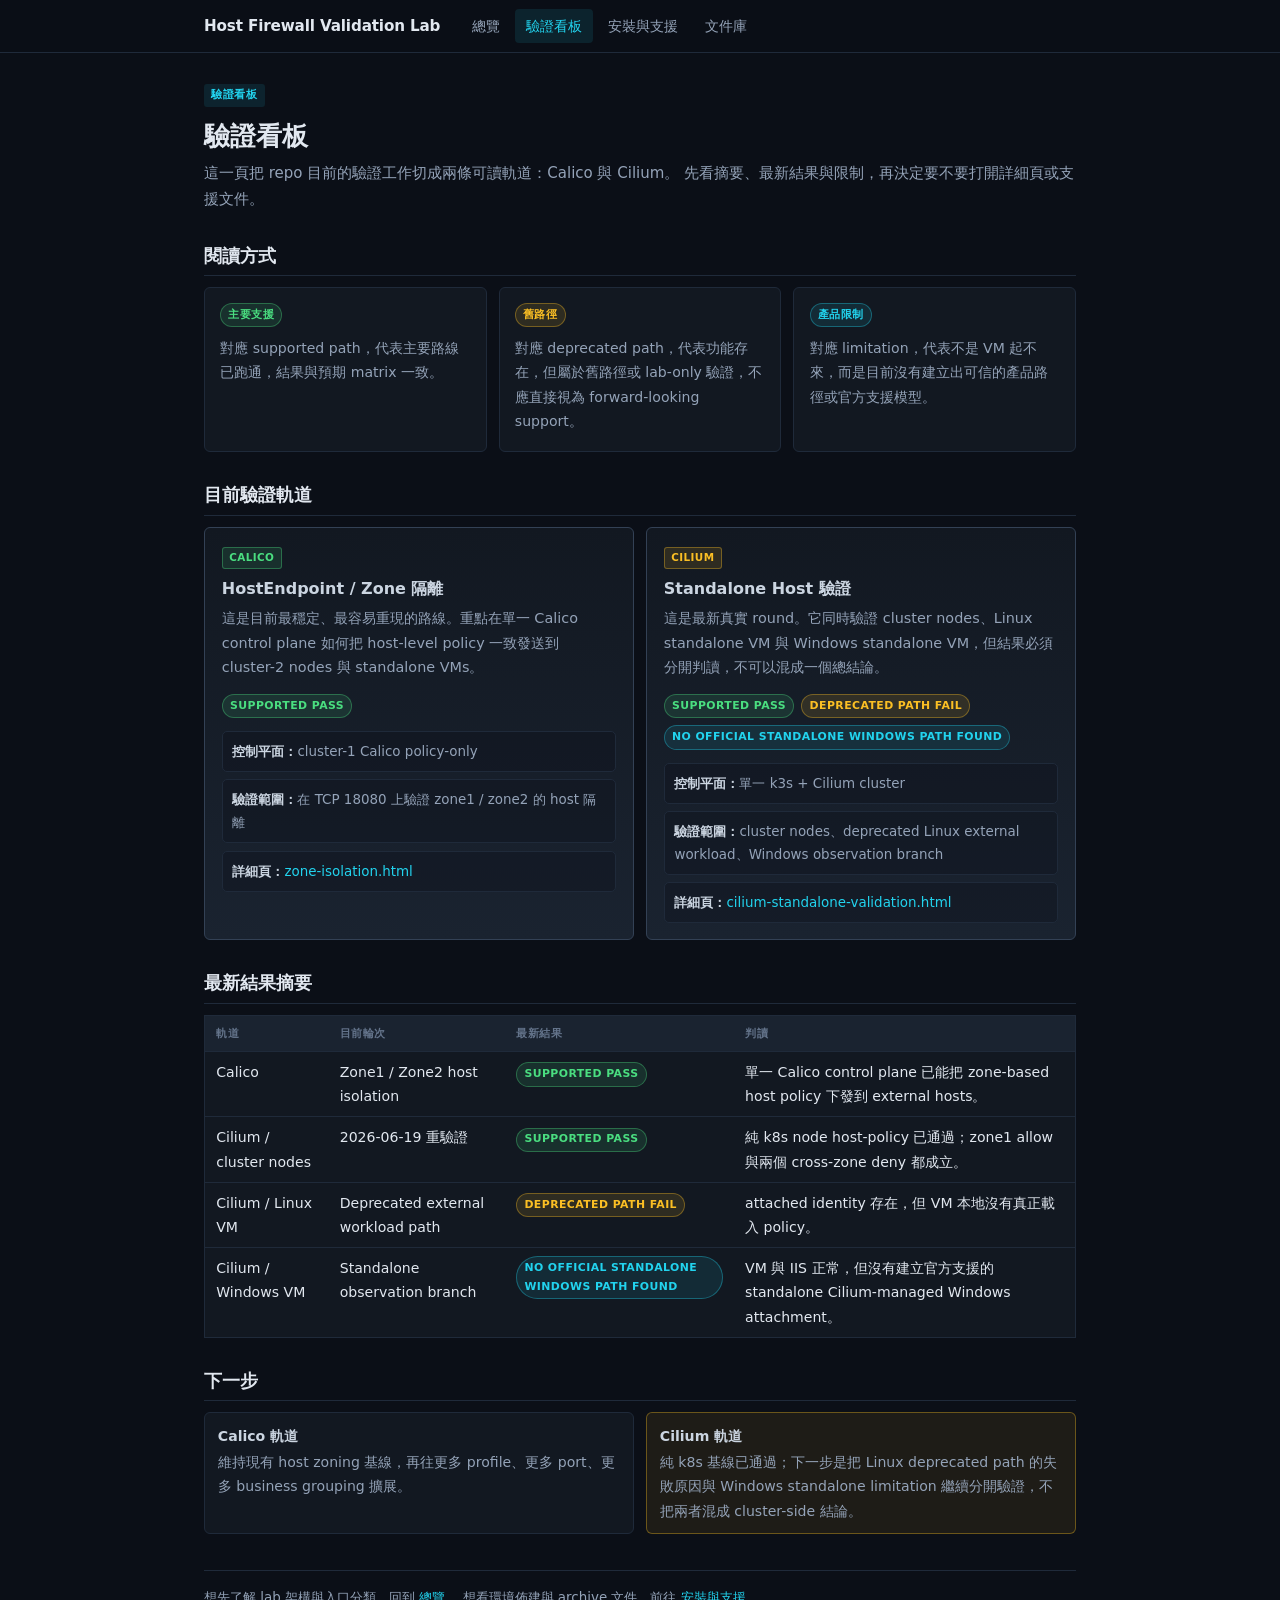
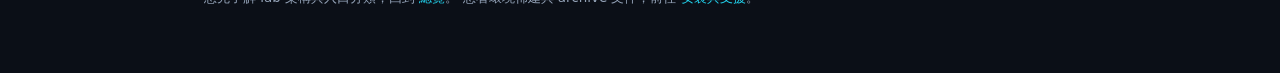
==== commit 1cc14657: "Update Cilium validation docs after k8s revalidation" ====
--- a/docs/experiments.html
+++ b/docs/experiments.html
@@ -75,7 +75,7 @@
             與 Windows standalone VM，但結果必須分開判讀，不可以混成一個總結論。
           </p>
           <div class="verdict-list">
-            <span class="badge warn">Supported fail</span>
+            <span class="badge success">Supported pass</span>
             <span class="badge warn">Deprecated path fail</span>
             <span class="badge neutral">No official standalone Windows path found</span>
           </div>
@@ -108,9 +108,9 @@
           </tr>
           <tr>
             <td>Cilium / cluster nodes</td>
-            <td>2026-06-18 真實 round</td>
-            <td><span class="badge warn">Supported fail</span></td>
-            <td>zone1 allow 成功，但 cross-zone deny 在 pinned 1.17.6 host-policy 形狀下仍未成立。</td>
+            <td>2026-06-19 重驗證</td>
+            <td><span class="badge success">Supported pass</span></td>
+            <td>純 k8s node host-policy 已通過；zone1 allow 與兩個 cross-zone deny 都成立。</td>
           </tr>
           <tr>
             <td>Cilium / Linux VM</td>
@@ -137,7 +137,7 @@
         </div>
         <div class="callout limitation">
           <strong>Cilium 軌道</strong>
-          <p>下一步不是補文案，而是換一個可被實證的 host-policy shape，再重新驗證 deny enforcement 與 Windows 獨立路徑限制分支。</p>
+          <p>純 k8s 基線已通過；下一步是把 Linux deprecated path 的失敗原因與 Windows standalone limitation 繼續分開驗證，不把兩者混成 cluster-side 結論。</p>
         </div>
       </div>
     </section>
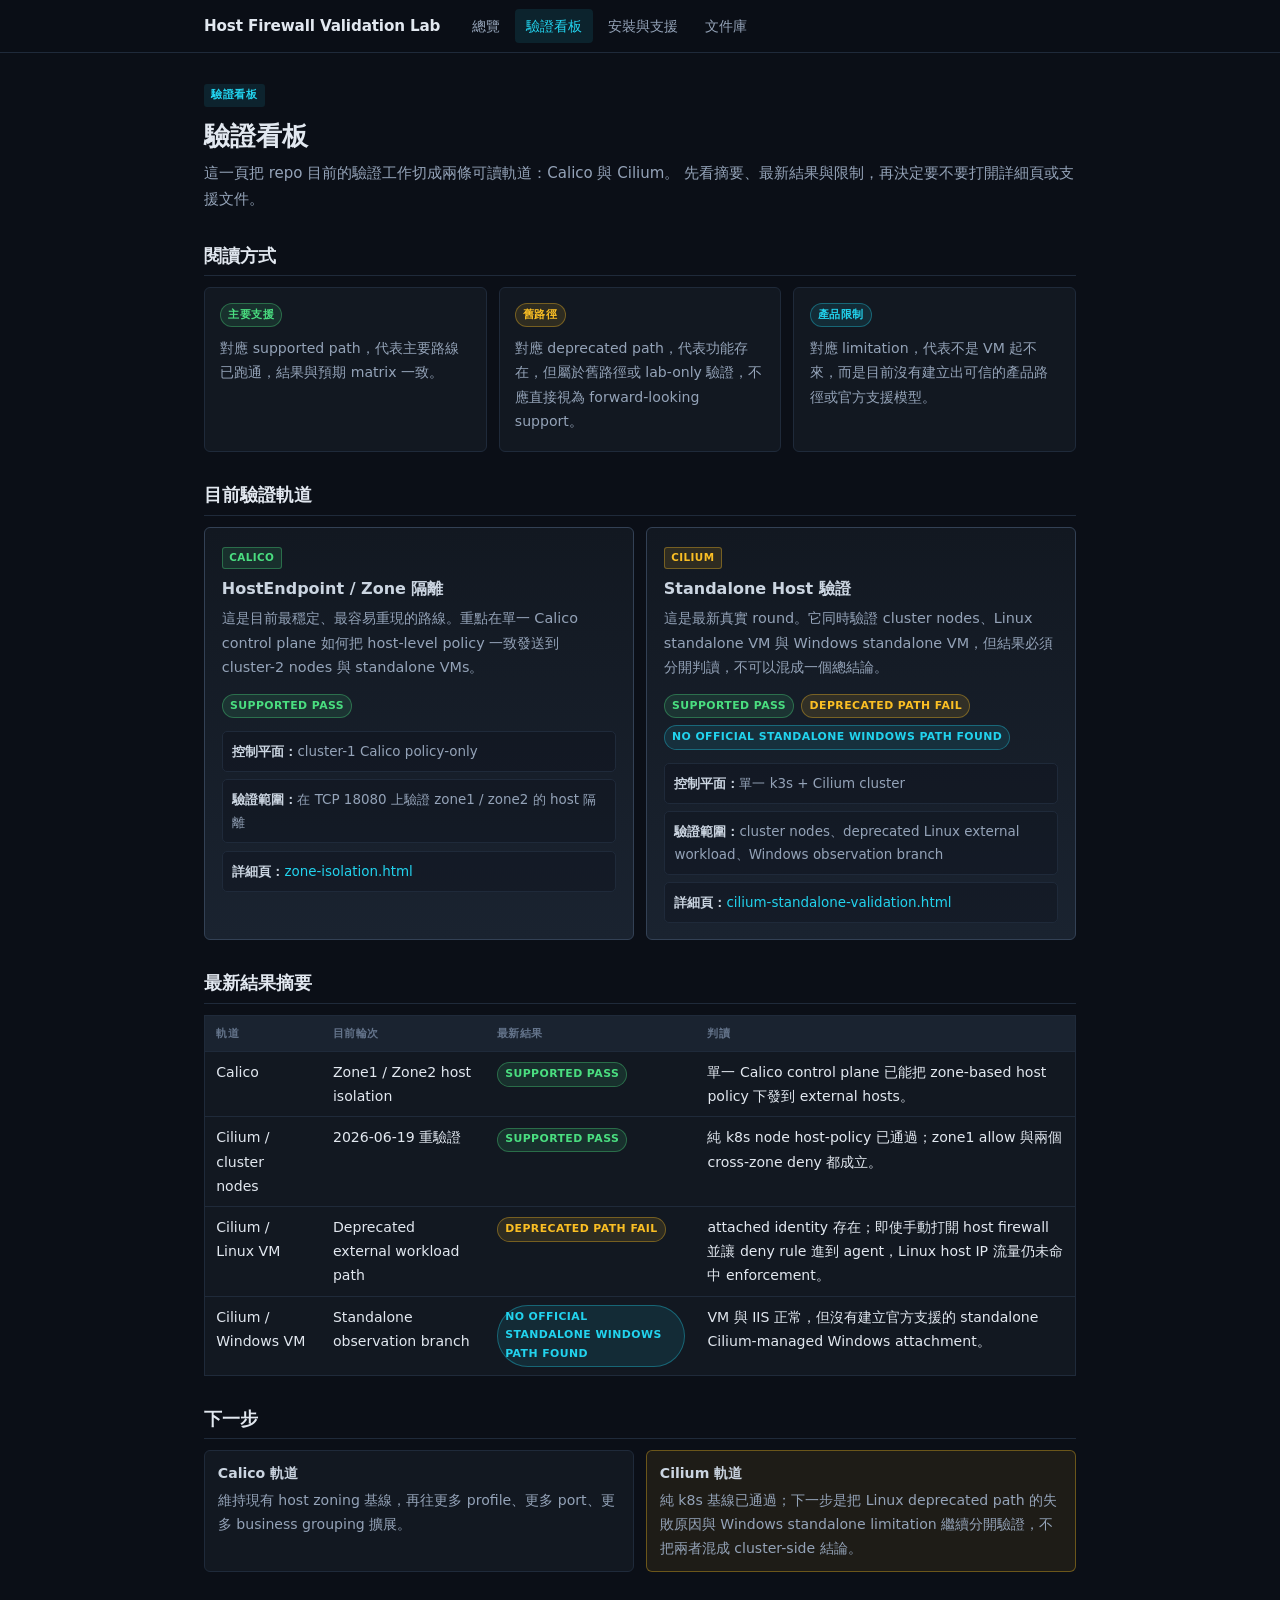
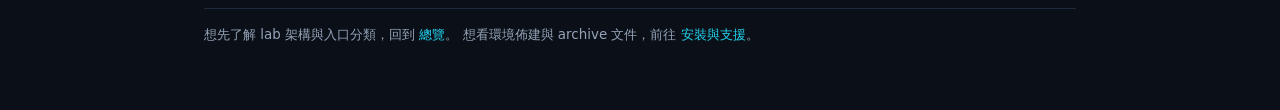
==== commit 733b8d53: "Document Linux standalone Cilium diagnostics" ====
--- a/docs/experiments.html
+++ b/docs/experiments.html
@@ -116,7 +116,7 @@
             <td>Cilium / Linux VM</td>
             <td>Deprecated external workload path</td>
             <td><span class="badge warn">Deprecated path fail</span></td>
-            <td>attached identity 存在，但 VM 本地沒有真正載入 policy。</td>
+            <td>attached identity 存在；即使手動打開 host firewall 並讓 deny rule 進到 agent，Linux host IP 流量仍未命中 enforcement。</td>
           </tr>
           <tr>
             <td>Cilium / Windows VM</td>
